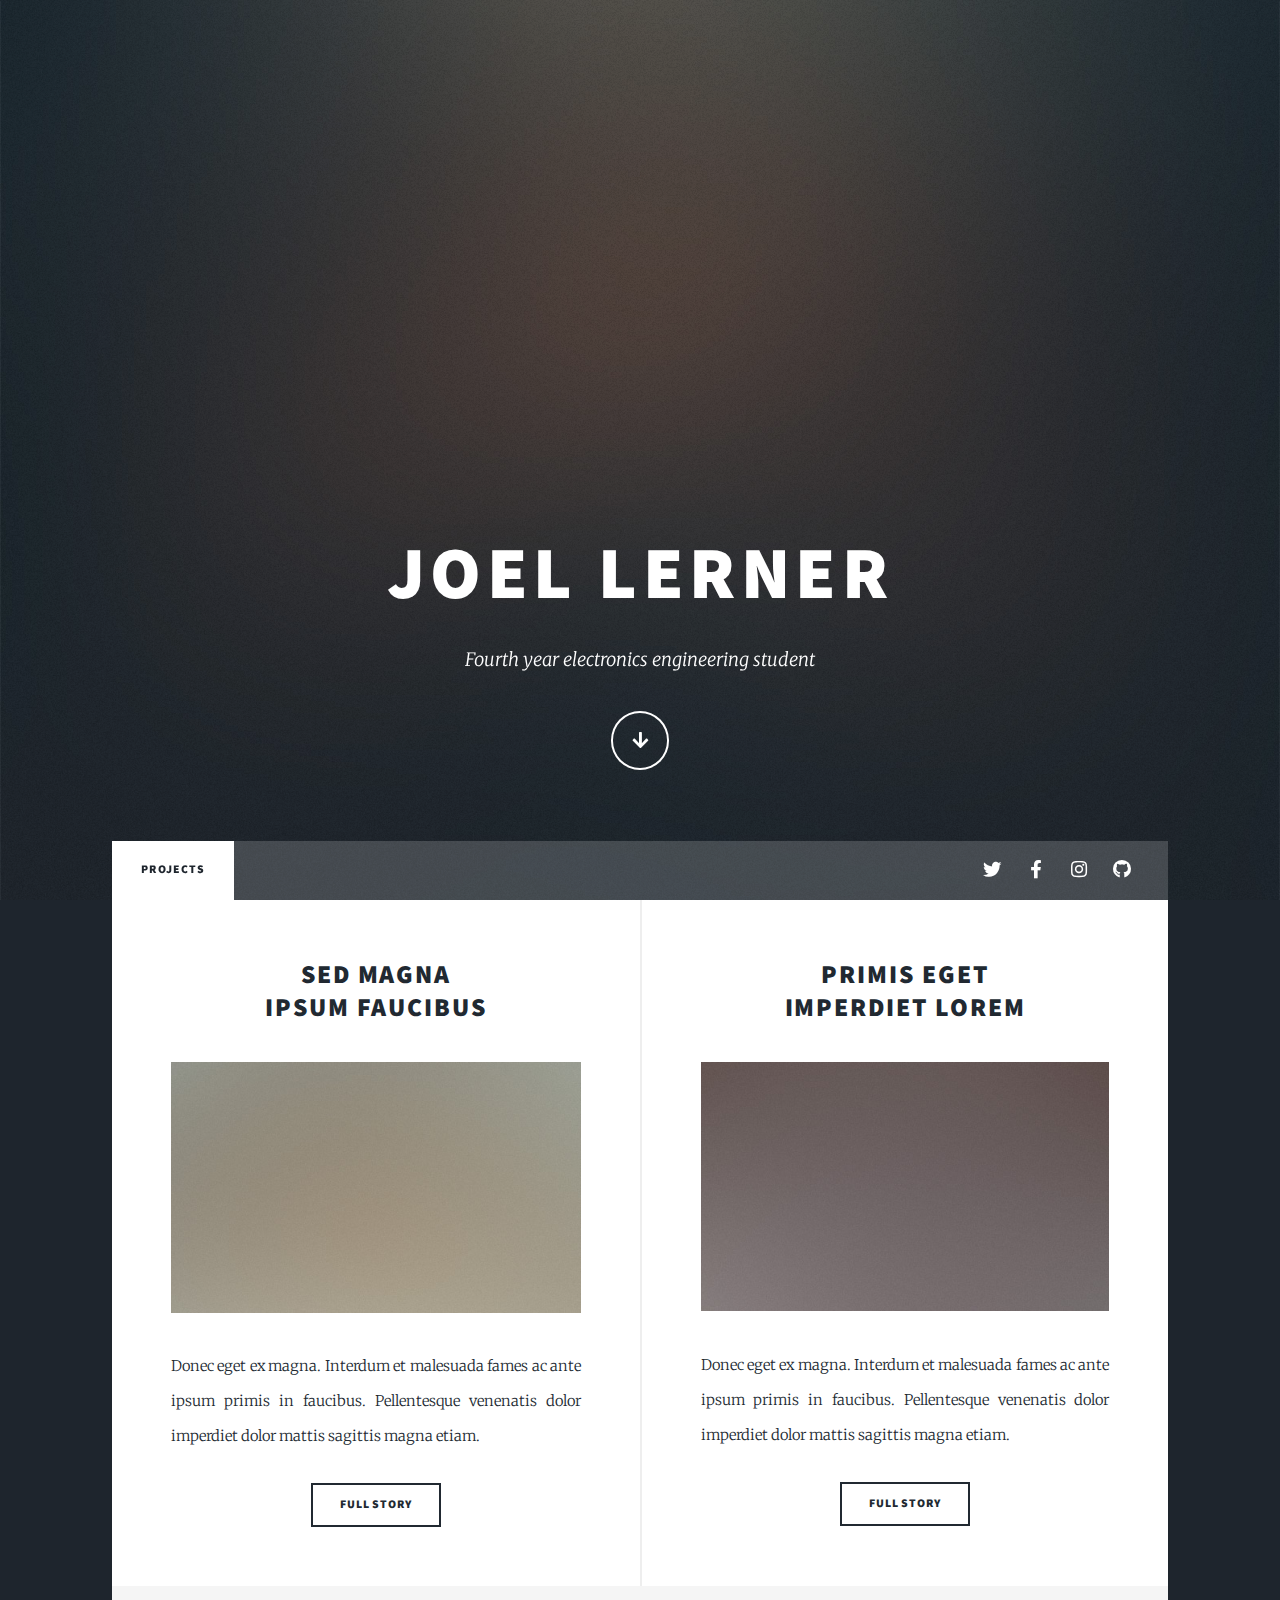
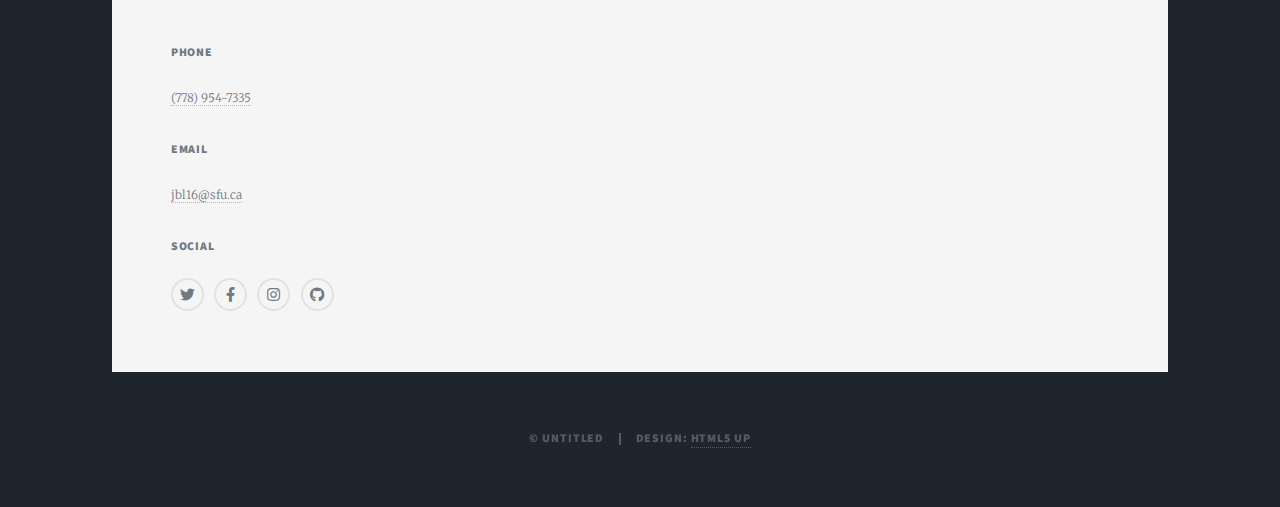
==== index.html @ 8a9c792e "Add files via upload" ====
<!DOCTYPE HTML>
<!--
	Massively by HTML5 UP
	html5up.net | @ajlkn
	Free for personal and commercial use under the CCA 3.0 license (html5up.net/license)
-->
<html>
	<head>
		<title>Massively by HTML5 UP</title>
		<meta charset="utf-8" />
		<meta name="viewport" content="width=device-width, initial-scale=1, user-scalable=no" />
		<link rel="stylesheet" href="assets/css/main.css" />
		<noscript><link rel="stylesheet" href="assets/css/noscript.css" /></noscript>
	</head>
	<body class="is-preload">

		<!-- Wrapper -->
			<div id="wrapper" class="fade-in">

				<!-- Intro -->
					<div id="intro">
						<h1>Joel Lerner</h1>
						<p>Fourth year electronics engineering student</p>
						<ul class="actions">
							<li><a href="#header" class="button icon solid solo fa-arrow-down scrolly">Continue</a></li>
						</ul>
					</div>

				<!-- Header -->
					<header id="header">
						<a href="index.html" class="logo">Massively</a>
					</header>

				<!-- Nav -->
					<nav id="nav">
						<ul class="links">
							<li class="active"><a href="index.html">Projects</a></li>

						</ul>
						<ul class="icons">
							<li><a href="#" class="icon brands fa-twitter"><span class="label">Twitter</span></a></li>
							<li><a href="#" class="icon brands fa-facebook-f"><span class="label">Facebook</span></a></li>
							<li><a href="#" class="icon brands fa-instagram"><span class="label">Instagram</span></a></li>
							<li><a href="#" class="icon brands fa-github"><span class="label">GitHub</span></a></li>
						</ul>
					</nav>

				<!-- Main -->
					<div id="main">

						

						<!-- Posts -->
							<section class="posts">
								<article>
									<header>
									
										<h2><a href="#">Sed magna<br />
										ipsum faucibus</a></h2>
									</header>
									<a href="#" class="image fit"><img src="images/pic02.jpg" alt="" /></a>
									<p>Donec eget ex magna. Interdum et malesuada fames ac ante ipsum primis in faucibus. Pellentesque venenatis dolor imperdiet dolor mattis sagittis magna etiam.</p>
									<ul class="actions special">
										<li><a href="#" class="button">Full Story</a></li>
									</ul>
								</article>
								<article>
									<header>
									
										<h2><a href="#">Primis eget<br />
										imperdiet lorem</a></h2>
									</header>
									<a href="#" class="image fit"><img src="images/pic03.jpg" alt="" /></a>
									<p>Donec eget ex magna. Interdum et malesuada fames ac ante ipsum primis in faucibus. Pellentesque venenatis dolor imperdiet dolor mattis sagittis magna etiam.</p>
									<ul class="actions special">
										<li><a href="#" class="button">Full Story</a></li>
									</ul>
								</article>
								
							</section>

						

					</div>

				<!-- Footer -->
					<footer id="footer">
						<section>
							
						<section class="split contact">
							
							<section>
								<h3>Phone</h3>
								<p><a href="#">(778) 954-7335</a></p>
							</section>
							<section>
								<h3>Email</h3>
								<p><a href="#">jbl16@sfu.ca</a></p>
							</section>
							<section>
								<h3>Social</h3>
								<ul class="icons alt">
									<li><a href="#" class="icon brands alt fa-twitter"><span class="label">Twitter</span></a></li>
									<li><a href="#" class="icon brands alt fa-facebook-f"><span class="label">Facebook</span></a></li>
									<li><a href="#" class="icon brands alt fa-instagram"><span class="label">Instagram</span></a></li>
									<li><a href="#" class="icon brands alt fa-github"><span class="label">GitHub</span></a></li>
								</ul>
							</section>
						</section>
					</footer>

				<!-- Copyright -->
					<div id="copyright">
						<ul><li>&copy; Untitled</li><li>Design: <a href="https://html5up.net">HTML5 UP</a></li></ul>
					</div>

			</div>

		<!-- Scripts -->
			<script src="assets/js/jquery.min.js"></script>
			<script src="assets/js/jquery.scrollex.min.js"></script>
			<script src="assets/js/jquery.scrolly.min.js"></script>
			<script src="assets/js/browser.min.js"></script>
			<script src="assets/js/breakpoints.min.js"></script>
			<script src="assets/js/util.js"></script>
			<script src="assets/js/main.js"></script>

	</body>
</html>
---- assets/css/main.css ----
@import url(fontawesome-all.min.css);
@import url("https://fonts.googleapis.com/css?family=Merriweather:300,700,300italic,700italic|Source+Sans+Pro:900");

/*
	Massively by HTML5 UP
	html5up.net | @ajlkn
	Free for personal and commercial use under the CCA 3.0 license (html5up.net/license)
*/

html, body, div, span, applet, object,
iframe, h1, h2, h3, h4, h5, h6, p, blockquote,
pre, a, abbr, acronym, address, big, cite,
code, del, dfn, em, img, ins, kbd, q, s, samp,
small, strike, strong, sub, sup, tt, var, b,
u, i, center, dl, dt, dd, ol, ul, li, fieldset,
form, label, legend, table, caption, tbody,
tfoot, thead, tr, th, td, article, aside,
canvas, details, embed, figure, figcaption,
footer, header, hgroup, menu, nav, output, ruby,
section, summary, time, mark, audio, video {
	margin: 0;
	padding: 0;
	border: 0;
	font-size: 100%;
	font: inherit;
	vertical-align: baseline;}

article, aside, details, figcaption, figure,
footer, header, hgroup, menu, nav, section {
	display: block;}

body {
	line-height: 1;
}

ol, ul {
	list-style: none;
}

blockquote, q {
	quotes: none;
}

	blockquote:before, blockquote:after, q:before, q:after {
		content: '';
		content: none;
	}

table {
	border-collapse: collapse;
	border-spacing: 0;
}

body {
	-webkit-text-size-adjust: none;
}

mark {
	background-color: transparent;
	color: inherit;
}

input::-moz-focus-inner {
	border: 0;
	padding: 0;
}

input, select, textarea {
	-moz-appearance: none;
	-webkit-appearance: none;
	-ms-appearance: none;
	appearance: none;
}

/* Basic */

	@-ms-viewport {
		width: device-width;
	}

	body {
		-ms-overflow-style: scrollbar;
	}

	@media screen and (max-width: 480px) {

		html, body {
			min-width: 320px;
		}

	}

	html {
		box-sizing: border-box;
	}

	*, *:before, *:after {
		box-sizing: inherit;
	}

	body {
		background-color: #1e252d;
	}

		body.is-preload *, body.is-preload *:before, body.is-preload *:after {
			-moz-animation: none !important;
			-webkit-animation: none !important;
			-ms-animation: none !important;
			animation: none !important;
			-moz-transition: none !important;
			-webkit-transition: none !important;
			-ms-transition: none !important;
			transition: none !important;
		}

/* Type */

	html {
		font-size: 16pt;
	}

		@media screen and (max-width: 1680px) {

			html {
				font-size: 12pt;
			}

		}

		@media screen and (max-width: 1280px) {

			html {
				font-size: 11pt;
			}

		}

		@media screen and (max-width: 360px) {

			html {
				font-size: 10pt;
			}

		}

	body {
		color: #212931;
	}

	body, input, select, textarea {
		font-family: "Merriweather", Georgia, serif;
		font-weight: 300;
		font-size: 1rem;
		line-height: 2.375;
	}

	a {
		-moz-transition: color 0.2s ease-in-out, background-color 0.2s ease-in-out, border-color 0.2s ease-in-out, box-shadow 0.2s ease-in-out;
		-webkit-transition: color 0.2s ease-in-out, background-color 0.2s ease-in-out, border-color 0.2s ease-in-out, box-shadow 0.2s ease-in-out;
		-ms-transition: color 0.2s ease-in-out, background-color 0.2s ease-in-out, border-color 0.2s ease-in-out, box-shadow 0.2s ease-in-out;
		transition: color 0.2s ease-in-out, background-color 0.2s ease-in-out, border-color 0.2s ease-in-out, box-shadow 0.2s ease-in-out;
		border-bottom: dotted 1px;
		text-decoration: none;
	}

		a:hover {
			border-bottom-color: transparent;
		}

	strong, b {
		font-weight: 600;
	}

	em, i {
		font-style: italic;
	}

	p {
		text-align: justify;
		margin: 0 0 2rem 0;
	}

	h1, h2, h3, h4, h5, h6 {
		font-family: "Source Sans Pro", Helvetica, sans-serif;
		font-weight: 900;
		line-height: 1.5;
		letter-spacing: 0.075em;
		text-transform: uppercase;
		margin: 0 0 1rem 0;
	}

		h1 a, h2 a, h3 a, h4 a, h5 a, h6 a {
			border-bottom: 0;
			color: inherit;
			text-decoration: none;
		}

	h1 {
		font-size: 4rem;
		line-height: 1.1;
		margin: 0 0 2rem 0;
	}

	h2 {
		font-size: 1.75rem;
		line-height: 1.3;
		margin: 0 0 1.5rem 0;
	}

	h3 {
		font-size: 1.25rem;
		margin: 0 0 1.5rem 0;
	}

	h4 {
		font-size: 1rem;
	}

	h5 {
		font-size: 0.9rem;
	}

	h6 {
		font-size: 0.8rem;
	}

	sub {
		font-size: 0.8rem;
		position: relative;
		top: 0.5rem;
	}

	sup {
		font-size: 0.8rem;
		position: relative;
		top: -0.5rem;
	}

	blockquote {
		border-left: solid 4px;
		font-style: italic;
		margin: 0 0 2rem 0;
		padding: 0.5rem 0 0.5rem 2rem;
	}

	code {
		border: solid 2px;
		font-family: "Courier New", monospace;
		font-size: 0.9rem;
		margin: 0 0.25rem;
		padding: 0.25rem 0.65rem;
	}

	pre {
		-webkit-overflow-scrolling: touch;
		font-family: "Courier New", monospace;
		font-size: 0.9rem;
		margin: 0 0 2rem 0;
	}

		pre code {
			display: block;
			line-height: 1.75;
			padding: 1rem 1.5rem;
			overflow-x: auto;
		}

	hr {
		border: 0;
		border-bottom: solid 2px;
		margin: 3rem 0;
	}

		hr.major {
			margin: 5rem 0;
		}

	.align-left {
		text-align: left;
	}

	.align-center {
		text-align: center;
	}

	.align-right {
		text-align: right;
	}

	input, select, textarea {
		color: #212931;
	}

	a {
		color: #212931;
		border-bottom-color: rgba(33, 41, 49, 0.5);
	}

		a:hover {
			border-bottom-color: transparent;
			color: #18bfef !important;
		}

	strong, b {
		color: #212931;
	}

	h1, h2, h3, h4, h5, h6 {
		color: #212931;
	}

	blockquote {
		border-left-color: #eeeeee;
	}

	code {
		background: rgba(220, 220, 220, 0.25);
		border-color: #eeeeee;
	}

	hr {
		border-bottom-color: #eeeeee;
	}

/* Row */

	.row {
		display: flex;
		flex-wrap: wrap;
		box-sizing: border-box;
		align-items: stretch;
	}

		.row > * {
			box-sizing: border-box;
		}

		.row.gtr-uniform > * > :last-child {
			margin-bottom: 0;
		}

		.row.aln-left {
			justify-content: flex-start;
		}

		.row.aln-center {
			justify-content: center;
		}

		.row.aln-right {
			justify-content: flex-end;
		}

		.row.aln-top {
			align-items: flex-start;
		}

		.row.aln-middle {
			align-items: center;
		}

		.row.aln-bottom {
			align-items: flex-end;
		}

		.row > .imp {
			order: -1;
		}

		.row > .col-1 {
			width: 8.33333%;
		}

		.row > .off-1 {
			margin-left: 8.33333%;
		}

		.row > .col-2 {
			width: 16.66667%;
		}

		.row > .off-2 {
			margin-left: 16.66667%;
		}

		.row > .col-3 {
			width: 25%;
		}

		.row > .off-3 {
			margin-left: 25%;
		}

		.row > .col-4 {
			width: 33.33333%;
		}

		.row > .off-4 {
			margin-left: 33.33333%;
		}

		.row > .col-5 {
			width: 41.66667%;
		}

		.row > .off-5 {
			margin-left: 41.66667%;
		}

		.row > .col-6 {
			width: 50%;
		}

		.row > .off-6 {
			margin-left: 50%;
		}

		.row > .col-7 {
			width: 58.33333%;
		}

		.row > .off-7 {
			margin-left: 58.33333%;
		}

		.row > .col-8 {
			width: 66.66667%;
		}

		.row > .off-8 {
			margin-left: 66.66667%;
		}

		.row > .col-9 {
			width: 75%;
		}

		.row > .off-9 {
			margin-left: 75%;
		}

		.row > .col-10 {
			width: 83.33333%;
		}

		.row > .off-10 {
			margin-left: 83.33333%;
		}

		.row > .col-11 {
			width: 91.66667%;
		}

		.row > .off-11 {
			margin-left: 91.66667%;
		}

		.row > .col-12 {
			width: 100%;
		}

		.row > .off-12 {
			margin-left: 100%;
		}

		.row.gtr-0 {
			margin-top: 0;
			margin-left: 0rem;
		}

			.row.gtr-0 > * {
				padding: 0 0 0 0rem;
			}

			.row.gtr-0.gtr-uniform {
				margin-top: 0rem;
			}

				.row.gtr-0.gtr-uniform > * {
					padding-top: 0rem;
				}

		.row.gtr-25 {
			margin-top: 0;
			margin-left: -0.375rem;
		}

			.row.gtr-25 > * {
				padding: 0 0 0 0.375rem;
			}

			.row.gtr-25.gtr-uniform {
				margin-top: -0.375rem;
			}

				.row.gtr-25.gtr-uniform > * {
					padding-top: 0.375rem;
				}

		.row.gtr-50 {
			margin-top: 0;
			margin-left: -0.75rem;
		}

			.row.gtr-50 > * {
				padding: 0 0 0 0.75rem;
			}

			.row.gtr-50.gtr-uniform {
				margin-top: -0.75rem;
			}

				.row.gtr-50.gtr-uniform > * {
					padding-top: 0.75rem;
				}

		.row {
			margin-top: 0;
			margin-left: -1.5rem;
		}

			.row > * {
				padding: 0 0 0 1.5rem;
			}

			.row.gtr-uniform {
				margin-top: -1.5rem;
			}

				.row.gtr-uniform > * {
					padding-top: 1.5rem;
				}

		.row.gtr-150 {
			margin-top: 0;
			margin-left: -2.25rem;
		}

			.row.gtr-150 > * {
				padding: 0 0 0 2.25rem;
			}

			.row.gtr-150.gtr-uniform {
				margin-top: -2.25rem;
			}

				.row.gtr-150.gtr-uniform > * {
					padding-top: 2.25rem;
				}

		.row.gtr-200 {
			margin-top: 0;
			margin-left: -3rem;
		}

			.row.gtr-200 > * {
				padding: 0 0 0 3rem;
			}

			.row.gtr-200.gtr-uniform {
				margin-top: -3rem;
			}

				.row.gtr-200.gtr-uniform > * {
					padding-top: 3rem;
				}

		@media screen and (max-width: 1680px) {

			.row {
				display: flex;
				flex-wrap: wrap;
				box-sizing: border-box;
				align-items: stretch;
			}

				.row > * {
					box-sizing: border-box;
				}

				.row.gtr-uniform > * > :last-child {
					margin-bottom: 0;
				}

				.row.aln-left {
					justify-content: flex-start;
				}

				.row.aln-center {
					justify-content: center;
				}

				.row.aln-right {
					justify-content: flex-end;
				}

				.row.aln-top {
					align-items: flex-start;
				}

				.row.aln-middle {
					align-items: center;
				}

				.row.aln-bottom {
					align-items: flex-end;
				}

				.row > .imp-xlarge {
					order: -1;
				}

				.row > .col-1-xlarge {
					width: 8.33333%;
				}

				.row > .off-1-xlarge {
					margin-left: 8.33333%;
				}

				.row > .col-2-xlarge {
					width: 16.66667%;
				}

				.row > .off-2-xlarge {
					margin-left: 16.66667%;
				}

				.row > .col-3-xlarge {
					width: 25%;
				}

				.row > .off-3-xlarge {
					margin-left: 25%;
				}

				.row > .col-4-xlarge {
					width: 33.33333%;
				}

				.row > .off-4-xlarge {
					margin-left: 33.33333%;
				}

				.row > .col-5-xlarge {
					width: 41.66667%;
				}

				.row > .off-5-xlarge {
					margin-left: 41.66667%;
				}

				.row > .col-6-xlarge {
					width: 50%;
				}

				.row > .off-6-xlarge {
					margin-left: 50%;
				}

				.row > .col-7-xlarge {
					width: 58.33333%;
				}

				.row > .off-7-xlarge {
					margin-left: 58.33333%;
				}

				.row > .col-8-xlarge {
					width: 66.66667%;
				}

				.row > .off-8-xlarge {
					margin-left: 66.66667%;
				}

				.row > .col-9-xlarge {
					width: 75%;
				}

				.row > .off-9-xlarge {
					margin-left: 75%;
				}

				.row > .col-10-xlarge {
					width: 83.33333%;
				}

				.row > .off-10-xlarge {
					margin-left: 83.33333%;
				}

				.row > .col-11-xlarge {
					width: 91.66667%;
				}

				.row > .off-11-xlarge {
					margin-left: 91.66667%;
				}

				.row > .col-12-xlarge {
					width: 100%;
				}

				.row > .off-12-xlarge {
					margin-left: 100%;
				}

				.row.gtr-0 {
					margin-top: 0;
					margin-left: 0rem;
				}

					.row.gtr-0 > * {
						padding: 0 0 0 0rem;
					}

					.row.gtr-0.gtr-uniform {
						margin-top: 0rem;
					}

						.row.gtr-0.gtr-uniform > * {
							padding-top: 0rem;
						}

				.row.gtr-25 {
					margin-top: 0;
					margin-left: -0.375rem;
				}

					.row.gtr-25 > * {
						padding: 0 0 0 0.375rem;
					}

					.row.gtr-25.gtr-uniform {
						margin-top: -0.375rem;
					}

						.row.gtr-25.gtr-uniform > * {
							padding-top: 0.375rem;
						}

				.row.gtr-50 {
					margin-top: 0;
					margin-left: -0.75rem;
				}

					.row.gtr-50 > * {
						padding: 0 0 0 0.75rem;
					}

					.row.gtr-50.gtr-uniform {
						margin-top: -0.75rem;
					}

						.row.gtr-50.gtr-uniform > * {
							padding-top: 0.75rem;
						}

				.row {
					margin-top: 0;
					margin-left: -1.5rem;
				}

					.row > * {
						padding: 0 0 0 1.5rem;
					}

					.row.gtr-uniform {
						margin-top: -1.5rem;
					}

						.row.gtr-uniform > * {
							padding-top: 1.5rem;
						}

				.row.gtr-150 {
					margin-top: 0;
					margin-left: -2.25rem;
				}

					.row.gtr-150 > * {
						padding: 0 0 0 2.25rem;
					}

					.row.gtr-150.gtr-uniform {
						margin-top: -2.25rem;
					}

						.row.gtr-150.gtr-uniform > * {
							padding-top: 2.25rem;
						}

				.row.gtr-200 {
					margin-top: 0;
					margin-left: -3rem;
				}

					.row.gtr-200 > * {
						padding: 0 0 0 3rem;
					}

					.row.gtr-200.gtr-uniform {
						margin-top: -3rem;
					}

						.row.gtr-200.gtr-uniform > * {
							padding-top: 3rem;
						}

		}

		@media screen and (max-width: 1280px) {

			.row {
				display: flex;
				flex-wrap: wrap;
				box-sizing: border-box;
				align-items: stretch;
			}

				.row > * {
					box-sizing: border-box;
				}

				.row.gtr-uniform > * > :last-child {
					margin-bottom: 0;
				}

				.row.aln-left {
					justify-content: flex-start;
				}

				.row.aln-center {
					justify-content: center;
				}

				.row.aln-right {
					justify-content: flex-end;
				}

				.row.aln-top {
					align-items: flex-start;
				}

				.row.aln-middle {
					align-items: center;
				}

				.row.aln-bottom {
					align-items: flex-end;
				}

				.row > .imp-large {
					order: -1;
				}

				.row > .col-1-large {
					width: 8.33333%;
				}

				.row > .off-1-large {
					margin-left: 8.33333%;
				}

				.row > .col-2-large {
					width: 16.66667%;
				}

				.row > .off-2-large {
					margin-left: 16.66667%;
				}

				.row > .col-3-large {
					width: 25%;
				}

				.row > .off-3-large {
					margin-left: 25%;
				}

				.row > .col-4-large {
					width: 33.33333%;
				}

				.row > .off-4-large {
					margin-left: 33.33333%;
				}

				.row > .col-5-large {
					width: 41.66667%;
				}

				.row > .off-5-large {
					margin-left: 41.66667%;
				}

				.row > .col-6-large {
					width: 50%;
				}

				.row > .off-6-large {
					margin-left: 50%;
				}

				.row > .col-7-large {
					width: 58.33333%;
				}

				.row > .off-7-large {
					margin-left: 58.33333%;
				}

				.row > .col-8-large {
					width: 66.66667%;
				}

				.row > .off-8-large {
					margin-left: 66.66667%;
				}

				.row > .col-9-large {
					width: 75%;
				}

				.row > .off-9-large {
					margin-left: 75%;
				}

				.row > .col-10-large {
					width: 83.33333%;
				}

				.row > .off-10-large {
					margin-left: 83.33333%;
				}

				.row > .col-11-large {
					width: 91.66667%;
				}

				.row > .off-11-large {
					margin-left: 91.66667%;
				}

				.row > .col-12-large {
					width: 100%;
				}

				.row > .off-12-large {
					margin-left: 100%;
				}

				.row.gtr-0 {
					margin-top: 0;
					margin-left: 0rem;
				}

					.row.gtr-0 > * {
						padding: 0 0 0 0rem;
					}

					.row.gtr-0.gtr-uniform {
						margin-top: 0rem;
					}

						.row.gtr-0.gtr-uniform > * {
							padding-top: 0rem;
						}

				.row.gtr-25 {
					margin-top: 0;
					margin-left: -0.375rem;
				}

					.row.gtr-25 > * {
						padding: 0 0 0 0.375rem;
					}

					.row.gtr-25.gtr-uniform {
						margin-top: -0.375rem;
					}

						.row.gtr-25.gtr-uniform > * {
							padding-top: 0.375rem;
						}

				.row.gtr-50 {
					margin-top: 0;
					margin-left: -0.75rem;
				}

					.row.gtr-50 > * {
						padding: 0 0 0 0.75rem;
					}

					.row.gtr-50.gtr-uniform {
						margin-top: -0.75rem;
					}

						.row.gtr-50.gtr-uniform > * {
							padding-top: 0.75rem;
						}

				.row {
					margin-top: 0;
					margin-left: -1.5rem;
				}

					.row > * {
						padding: 0 0 0 1.5rem;
					}

					.row.gtr-uniform {
						margin-top: -1.5rem;
					}

						.row.gtr-uniform > * {
							padding-top: 1.5rem;
						}

				.row.gtr-150 {
					margin-top: 0;
					margin-left: -2.25rem;
				}

					.row.gtr-150 > * {
						padding: 0 0 0 2.25rem;
					}

					.row.gtr-150.gtr-uniform {
						margin-top: -2.25rem;
					}

						.row.gtr-150.gtr-uniform > * {
							padding-top: 2.25rem;
						}

				.row.gtr-200 {
					margin-top: 0;
					margin-left: -3rem;
				}

					.row.gtr-200 > * {
						padding: 0 0 0 3rem;
					}

					.row.gtr-200.gtr-uniform {
						margin-top: -3rem;
					}

						.row.gtr-200.gtr-uniform > * {
							padding-top: 3rem;
						}

		}

		@media screen and (max-width: 980px) {

			.row {
				display: flex;
				flex-wrap: wrap;
				box-sizing: border-box;
				align-items: stretch;
			}

				.row > * {
					box-sizing: border-box;
				}

				.row.gtr-uniform > * > :last-child {
					margin-bottom: 0;
				}

				.row.aln-left {
					justify-content: flex-start;
				}

				.row.aln-center {
					justify-content: center;
				}

				.row.aln-right {
					justify-content: flex-end;
				}

				.row.aln-top {
					align-items: flex-start;
				}

				.row.aln-middle {
					align-items: center;
				}

				.row.aln-bottom {
					align-items: flex-end;
				}

				.row > .imp-medium {
					order: -1;
				}

				.row > .col-1-medium {
					width: 8.33333%;
				}

				.row > .off-1-medium {
					margin-left: 8.33333%;
				}

				.row > .col-2-medium {
					width: 16.66667%;
				}

				.row > .off-2-medium {
					margin-left: 16.66667%;
				}

				.row > .col-3-medium {
					width: 25%;
				}

				.row > .off-3-medium {
					margin-left: 25%;
				}

				.row > .col-4-medium {
					width: 33.33333%;
				}

				.row > .off-4-medium {
					margin-left: 33.33333%;
				}

				.row > .col-5-medium {
					width: 41.66667%;
				}

				.row > .off-5-medium {
					margin-left: 41.66667%;
				}

				.row > .col-6-medium {
					width: 50%;
				}

				.row > .off-6-medium {
					margin-left: 50%;
				}

				.row > .col-7-medium {
					width: 58.33333%;
				}

				.row > .off-7-medium {
					margin-left: 58.33333%;
				}

				.row > .col-8-medium {
					width: 66.66667%;
				}

				.row > .off-8-medium {
					margin-left: 66.66667%;
				}

				.row > .col-9-medium {
					width: 75%;
				}

				.row > .off-9-medium {
					margin-left: 75%;
				}

				.row > .col-10-medium {
					width: 83.33333%;
				}

				.row > .off-10-medium {
					margin-left: 83.33333%;
				}

				.row > .col-11-medium {
					width: 91.66667%;
				}

				.row > .off-11-medium {
					margin-left: 91.66667%;
				}

				.row > .col-12-medium {
					width: 100%;
				}

				.row > .off-12-medium {
					margin-left: 100%;
				}

				.row.gtr-0 {
					margin-top: 0;
					margin-left: 0rem;
				}

					.row.gtr-0 > * {
						padding: 0 0 0 0rem;
					}

					.row.gtr-0.gtr-uniform {
						margin-top: 0rem;
					}

						.row.gtr-0.gtr-uniform > * {
							padding-top: 0rem;
						}

				.row.gtr-25 {
					margin-top: 0;
					margin-left: -0.375rem;
				}

					.row.gtr-25 > * {
						padding: 0 0 0 0.375rem;
					}

					.row.gtr-25.gtr-uniform {
						margin-top: -0.375rem;
					}

						.row.gtr-25.gtr-uniform > * {
							padding-top: 0.375rem;
						}

				.row.gtr-50 {
					margin-top: 0;
					margin-left: -0.75rem;
				}

					.row.gtr-50 > * {
						padding: 0 0 0 0.75rem;
					}

					.row.gtr-50.gtr-uniform {
						margin-top: -0.75rem;
					}

						.row.gtr-50.gtr-uniform > * {
							padding-top: 0.75rem;
						}

				.row {
					margin-top: 0;
					margin-left: -1.5rem;
				}

					.row > * {
						padding: 0 0 0 1.5rem;
					}

					.row.gtr-uniform {
						margin-top: -1.5rem;
					}

						.row.gtr-uniform > * {
							padding-top: 1.5rem;
						}

				.row.gtr-150 {
					margin-top: 0;
					margin-left: -2.25rem;
				}

					.row.gtr-150 > * {
						padding: 0 0 0 2.25rem;
					}

					.row.gtr-150.gtr-uniform {
						margin-top: -2.25rem;
					}

						.row.gtr-150.gtr-uniform > * {
							padding-top: 2.25rem;
						}

				.row.gtr-200 {
					margin-top: 0;
					margin-left: -3rem;
				}

					.row.gtr-200 > * {
						padding: 0 0 0 3rem;
					}

					.row.gtr-200.gtr-uniform {
						margin-top: -3rem;
					}

						.row.gtr-200.gtr-uniform > * {
							padding-top: 3rem;
						}

		}

		@media screen and (max-width: 736px) {

			.row {
				display: flex;
				flex-wrap: wrap;
				box-sizing: border-box;
				align-items: stretch;
			}

				.row > * {
					box-sizing: border-box;
				}

				.row.gtr-uniform > * > :last-child {
					margin-bottom: 0;
				}

				.row.aln-left {
					justify-content: flex-start;
				}

				.row.aln-center {
					justify-content: center;
				}

				.row.aln-right {
					justify-content: flex-end;
				}

				.row.aln-top {
					align-items: flex-start;
				}

				.row.aln-middle {
					align-items: center;
				}

				.row.aln-bottom {
					align-items: flex-end;
				}

				.row > .imp-small {
					order: -1;
				}

				.row > .col-1-small {
					width: 8.33333%;
				}

				.row > .off-1-small {
					margin-left: 8.33333%;
				}

				.row > .col-2-small {
					width: 16.66667%;
				}

				.row > .off-2-small {
					margin-left: 16.66667%;
				}

				.row > .col-3-small {
					width: 25%;
				}

				.row > .off-3-small {
					margin-left: 25%;
				}

				.row > .col-4-small {
					width: 33.33333%;
				}

				.row > .off-4-small {
					margin-left: 33.33333%;
				}

				.row > .col-5-small {
					width: 41.66667%;
				}

				.row > .off-5-small {
					margin-left: 41.66667%;
				}

				.row > .col-6-small {
					width: 50%;
				}

				.row > .off-6-small {
					margin-left: 50%;
				}

				.row > .col-7-small {
					width: 58.33333%;
				}

				.row > .off-7-small {
					margin-left: 58.33333%;
				}

				.row > .col-8-small {
					width: 66.66667%;
				}

				.row > .off-8-small {
					margin-left: 66.66667%;
				}

				.row > .col-9-small {
					width: 75%;
				}

				.row > .off-9-small {
					margin-left: 75%;
				}

				.row > .col-10-small {
					width: 83.33333%;
				}

				.row > .off-10-small {
					margin-left: 83.33333%;
				}

				.row > .col-11-small {
					width: 91.66667%;
				}

				.row > .off-11-small {
					margin-left: 91.66667%;
				}

				.row > .col-12-small {
					width: 100%;
				}

				.row > .off-12-small {
					margin-left: 100%;
				}

				.row.gtr-0 {
					margin-top: 0;
					margin-left: 0rem;
				}

					.row.gtr-0 > * {
						padding: 0 0 0 0rem;
					}

					.row.gtr-0.gtr-uniform {
						margin-top: 0rem;
					}

						.row.gtr-0.gtr-uniform > * {
							padding-top: 0rem;
						}

				.row.gtr-25 {
					margin-top: 0;
					margin-left: -0.375rem;
				}

					.row.gtr-25 > * {
						padding: 0 0 0 0.375rem;
					}

					.row.gtr-25.gtr-uniform {
						margin-top: -0.375rem;
					}

						.row.gtr-25.gtr-uniform > * {
							padding-top: 0.375rem;
						}

				.row.gtr-50 {
					margin-top: 0;
					margin-left: -0.75rem;
				}

					.row.gtr-50 > * {
						padding: 0 0 0 0.75rem;
					}

					.row.gtr-50.gtr-uniform {
						margin-top: -0.75rem;
					}

						.row.gtr-50.gtr-uniform > * {
							padding-top: 0.75rem;
						}

				.row {
					margin-top: 0;
					margin-left: -1.5rem;
				}

					.row > * {
						padding: 0 0 0 1.5rem;
					}

					.row.gtr-uniform {
						margin-top: -1.5rem;
					}

						.row.gtr-uniform > * {
							padding-top: 1.5rem;
						}

				.row.gtr-150 {
					margin-top: 0;
					margin-left: -2.25rem;
				}

					.row.gtr-150 > * {
						padding: 0 0 0 2.25rem;
					}

					.row.gtr-150.gtr-uniform {
						margin-top: -2.25rem;
					}

						.row.gtr-150.gtr-uniform > * {
							padding-top: 2.25rem;
						}

				.row.gtr-200 {
					margin-top: 0;
					margin-left: -3rem;
				}

					.row.gtr-200 > * {
						padding: 0 0 0 3rem;
					}

					.row.gtr-200.gtr-uniform {
						margin-top: -3rem;
					}

						.row.gtr-200.gtr-uniform > * {
							padding-top: 3rem;
						}

		}

		@media screen and (max-width: 480px) {

			.row {
				display: flex;
				flex-wrap: wrap;
				box-sizing: border-box;
				align-items: stretch;
			}

				.row > * {
					box-sizing: border-box;
				}

				.row.gtr-uniform > * > :last-child {
					margin-bottom: 0;
				}

				.row.aln-left {
					justify-content: flex-start;
				}

				.row.aln-center {
					justify-content: center;
				}

				.row.aln-right {
					justify-content: flex-end;
				}

				.row.aln-top {
					align-items: flex-start;
				}

				.row.aln-middle {
					align-items: center;
				}

				.row.aln-bottom {
					align-items: flex-end;
				}

				.row > .imp-xsmall {
					order: -1;
				}

				.row > .col-1-xsmall {
					width: 8.33333%;
				}

				.row > .off-1-xsmall {
					margin-left: 8.33333%;
				}

				.row > .col-2-xsmall {
					width: 16.66667%;
				}

				.row > .off-2-xsmall {
					margin-left: 16.66667%;
				}

				.row > .col-3-xsmall {
					width: 25%;
				}

				.row > .off-3-xsmall {
					margin-left: 25%;
				}

				.row > .col-4-xsmall {
					width: 33.33333%;
				}

				.row > .off-4-xsmall {
					margin-left: 33.33333%;
				}

				.row > .col-5-xsmall {
					width: 41.66667%;
				}

				.row > .off-5-xsmall {
					margin-left: 41.66667%;
				}

				.row > .col-6-xsmall {
					width: 50%;
				}

				.row > .off-6-xsmall {
					margin-left: 50%;
				}

				.row > .col-7-xsmall {
					width: 58.33333%;
				}

				.row > .off-7-xsmall {
					margin-left: 58.33333%;
				}

				.row > .col-8-xsmall {
					width: 66.66667%;
				}

				.row > .off-8-xsmall {
					margin-left: 66.66667%;
				}

				.row > .col-9-xsmall {
					width: 75%;
				}

				.row > .off-9-xsmall {
					margin-left: 75%;
				}

				.row > .col-10-xsmall {
					width: 83.33333%;
				}

				.row > .off-10-xsmall {
					margin-left: 83.33333%;
				}

				.row > .col-11-xsmall {
					width: 91.66667%;
				}

				.row > .off-11-xsmall {
					margin-left: 91.66667%;
				}

				.row > .col-12-xsmall {
					width: 100%;
				}

				.row > .off-12-xsmall {
					margin-left: 100%;
				}

				.row.gtr-0 {
					margin-top: 0;
					margin-left: 0rem;
				}

					.row.gtr-0 > * {
						padding: 0 0 0 0rem;
					}

					.row.gtr-0.gtr-uniform {
						margin-top: 0rem;
					}

						.row.gtr-0.gtr-uniform > * {
							padding-top: 0rem;
						}

				.row.gtr-25 {
					margin-top: 0;
					margin-left: -0.375rem;
				}

					.row.gtr-25 > * {
						padding: 0 0 0 0.375rem;
					}

					.row.gtr-25.gtr-uniform {
						margin-top: -0.375rem;
					}

						.row.gtr-25.gtr-uniform > * {
							padding-top: 0.375rem;
						}

				.row.gtr-50 {
					margin-top: 0;
					margin-left: -0.75rem;
				}

					.row.gtr-50 > * {
						padding: 0 0 0 0.75rem;
					}

					.row.gtr-50.gtr-uniform {
						margin-top: -0.75rem;
					}

						.row.gtr-50.gtr-uniform > * {
							padding-top: 0.75rem;
						}

				.row {
					margin-top: 0;
					margin-left: -1.5rem;
				}

					.row > * {
						padding: 0 0 0 1.5rem;
					}

					.row.gtr-uniform {
						margin-top: -1.5rem;
					}

						.row.gtr-uniform > * {
							padding-top: 1.5rem;
						}

				.row.gtr-150 {
					margin-top: 0;
					margin-left: -2.25rem;
				}

					.row.gtr-150 > * {
						padding: 0 0 0 2.25rem;
					}

					.row.gtr-150.gtr-uniform {
						margin-top: -2.25rem;
					}

						.row.gtr-150.gtr-uniform > * {
							padding-top: 2.25rem;
						}

				.row.gtr-200 {
					margin-top: 0;
					margin-left: -3rem;
				}

					.row.gtr-200 > * {
						padding: 0 0 0 3rem;
					}

					.row.gtr-200.gtr-uniform {
						margin-top: -3rem;
					}

						.row.gtr-200.gtr-uniform > * {
							padding-top: 3rem;
						}

		}

		@media screen and (max-width: 360px) {

			.row {
				display: flex;
				flex-wrap: wrap;
				box-sizing: border-box;
				align-items: stretch;
			}

				.row > * {
					box-sizing: border-box;
				}

				.row.gtr-uniform > * > :last-child {
					margin-bottom: 0;
				}

				.row.aln-left {
					justify-content: flex-start;
				}

				.row.aln-center {
					justify-content: center;
				}

				.row.aln-right {
					justify-content: flex-end;
				}

				.row.aln-top {
					align-items: flex-start;
				}

				.row.aln-middle {
					align-items: center;
				}

				.row.aln-bottom {
					align-items: flex-end;
				}

				.row > .imp-xxsmall {
					order: -1;
				}

				.row > .col-1-xxsmall {
					width: 8.33333%;
				}

				.row > .off-1-xxsmall {
					margin-left: 8.33333%;
				}

				.row > .col-2-xxsmall {
					width: 16.66667%;
				}

				.row > .off-2-xxsmall {
					margin-left: 16.66667%;
				}

				.row > .col-3-xxsmall {
					width: 25%;
				}

				.row > .off-3-xxsmall {
					margin-left: 25%;
				}

				.row > .col-4-xxsmall {
					width: 33.33333%;
				}

				.row > .off-4-xxsmall {
					margin-left: 33.33333%;
				}

				.row > .col-5-xxsmall {
					width: 41.66667%;
				}

				.row > .off-5-xxsmall {
					margin-left: 41.66667%;
				}

				.row > .col-6-xxsmall {
					width: 50%;
				}

				.row > .off-6-xxsmall {
					margin-left: 50%;
				}

				.row > .col-7-xxsmall {
					width: 58.33333%;
				}

				.row > .off-7-xxsmall {
					margin-left: 58.33333%;
				}

				.row > .col-8-xxsmall {
					width: 66.66667%;
				}

				.row > .off-8-xxsmall {
					margin-left: 66.66667%;
				}

				.row > .col-9-xxsmall {
					width: 75%;
				}

				.row > .off-9-xxsmall {
					margin-left: 75%;
				}

				.row > .col-10-xxsmall {
					width: 83.33333%;
				}

				.row > .off-10-xxsmall {
					margin-left: 83.33333%;
				}

				.row > .col-11-xxsmall {
					width: 91.66667%;
				}

				.row > .off-11-xxsmall {
					margin-left: 91.66667%;
				}

				.row > .col-12-xxsmall {
					width: 100%;
				}

				.row > .off-12-xxsmall {
					margin-left: 100%;
				}

				.row.gtr-0 {
					margin-top: 0;
					margin-left: 0rem;
				}

					.row.gtr-0 > * {
						padding: 0 0 0 0rem;
					}

					.row.gtr-0.gtr-uniform {
						margin-top: 0rem;
					}

						.row.gtr-0.gtr-uniform > * {
							padding-top: 0rem;
						}

				.row.gtr-25 {
					margin-top: 0;
					margin-left: -0.375rem;
				}

					.row.gtr-25 > * {
						padding: 0 0 0 0.375rem;
					}

					.row.gtr-25.gtr-uniform {
						margin-top: -0.375rem;
					}

						.row.gtr-25.gtr-uniform > * {
							padding-top: 0.375rem;
						}

				.row.gtr-50 {
					margin-top: 0;
					margin-left: -0.75rem;
				}

					.row.gtr-50 > * {
						padding: 0 0 0 0.75rem;
					}

					.row.gtr-50.gtr-uniform {
						margin-top: -0.75rem;
					}

						.row.gtr-50.gtr-uniform > * {
							padding-top: 0.75rem;
						}

				.row {
					margin-top: 0;
					margin-left: -1.5rem;
				}

					.row > * {
						padding: 0 0 0 1.5rem;
					}

					.row.gtr-uniform {
						margin-top: -1.5rem;
					}

						.row.gtr-uniform > * {
							padding-top: 1.5rem;
						}

				.row.gtr-150 {
					margin-top: 0;
					margin-left: -2.25rem;
				}

					.row.gtr-150 > * {
						padding: 0 0 0 2.25rem;
					}

					.row.gtr-150.gtr-uniform {
						margin-top: -2.25rem;
					}

						.row.gtr-150.gtr-uniform > * {
							padding-top: 2.25rem;
						}

				.row.gtr-200 {
					margin-top: 0;
					margin-left: -3rem;
				}

					.row.gtr-200 > * {
						padding: 0 0 0 3rem;
					}

					.row.gtr-200.gtr-uniform {
						margin-top: -3rem;
					}

						.row.gtr-200.gtr-uniform > * {
							padding-top: 3rem;
						}

		}

/* Box */

	.box {
		border: solid 2px;
		margin-bottom: 2rem;
		padding: 1.5rem;
	}

		.box > :last-child,
		.box > :last-child > :last-child,
		.box > :last-child > :last-child > :last-child {
			margin-bottom: 0;
		}

		.box.alt {
			border: 0;
			border-radius: 0;
			padding: 0;
		}

	.box {
		border-color: #eeeeee;
	}

/* Button */

	input[type="submit"],
	input[type="reset"],
	input[type="button"],
	button,
	.button {
		-moz-appearance: none;
		-webkit-appearance: none;
		-ms-appearance: none;
		appearance: none;
		-moz-transition: background-color 0.2s ease-in-out, box-shadow 0.2s ease-in-out, color 0.2s ease-in-out;
		-webkit-transition: background-color 0.2s ease-in-out, box-shadow 0.2s ease-in-out, color 0.2s ease-in-out;
		-ms-transition: background-color 0.2s ease-in-out, box-shadow 0.2s ease-in-out, color 0.2s ease-in-out;
		transition: background-color 0.2s ease-in-out, box-shadow 0.2s ease-in-out, color 0.2s ease-in-out;
		border: 0;
		border-radius: 0;
		cursor: pointer;
		display: inline-block;
		font-family: "Source Sans Pro", Helvetica, sans-serif;
		font-size: 0.8rem;
		font-weight: 900;
		letter-spacing: 0.075em;
		height: 3rem;
		line-height: 3rem;
		padding: 0 2rem;
		text-align: center;
		text-decoration: none;
		text-transform: uppercase;
		white-space: nowrap;
	}

		input[type="submit"].icon:before,
		input[type="reset"].icon:before,
		input[type="button"].icon:before,
		button.icon:before,
		.button.icon:before {
			margin-right: 0.5rem;
		}

		input[type="submit"].icon.solo,
		input[type="reset"].icon.solo,
		input[type="button"].icon.solo,
		button.icon.solo,
		.button.icon.solo {
			position: relative;
			width: 4rem;
			height: 4rem;
			line-height: 4rem;
			border-radius: 4rem;
			text-indent: 4rem;
			overflow: hidden;
			padding: 0;
			white-space: nowrap;
		}

			input[type="submit"].icon.solo:before,
			input[type="reset"].icon.solo:before,
			input[type="button"].icon.solo:before,
			button.icon.solo:before,
			.button.icon.solo:before {
				position: absolute;
				display: block;
				top: 0;
				left: 0;
				width: inherit;
				height: inherit;
				line-height: inherit;
				font-size: 1.25rem;
				margin-right: 0;
				text-align: center;
				text-indent: 0;
			}

		input[type="submit"].fit,
		input[type="reset"].fit,
		input[type="button"].fit,
		button.fit,
		.button.fit {
			width: 100%;
		}

		input[type="submit"].small,
		input[type="reset"].small,
		input[type="button"].small,
		button.small,
		.button.small {
			font-size: 0.7rem;
			height: 2.5rem;
			line-height: 2.5rem;
			padding: 0 1.5rem;
		}

		input[type="submit"].large,
		input[type="reset"].large,
		input[type="button"].large,
		button.large,
		.button.large {
			font-size: 0.9rem;
			height: 3.5rem;
			line-height: 3.5rem;
			padding: 0 2.75rem;
		}

		@media screen and (max-width: 980px) {

			input[type="submit"],
			input[type="reset"],
			input[type="button"],
			button,
			.button {
				font-size: 0.9rem;
				height: 3.25rem;
				line-height: 3.25rem;
			}

				input[type="submit"].large,
				input[type="reset"].large,
				input[type="button"].large,
				button.large,
				.button.large {
					font-size: 1rem;
					height: 3.75rem;
					line-height: 3.75rem;
				}

		}

		input[type="submit"].disabled, input[type="submit"]:disabled,
		input[type="reset"].disabled,
		input[type="reset"]:disabled,
		input[type="button"].disabled,
		input[type="button"]:disabled,
		button.disabled,
		button:disabled,
		.button.disabled,
		.button:disabled {
			pointer-events: none;
			opacity: 0.25;
		}

	input[type="submit"],
	input[type="reset"],
	input[type="button"],
	button,
	.button {
		background-color: transparent;
		box-shadow: inset 0 0 0 2px #212931;
		color: #212931 !important;
	}

		input[type="submit"]:hover,
		input[type="reset"]:hover,
		input[type="button"]:hover,
		button:hover,
		.button:hover {
			box-shadow: inset 0 0 0 2px #18bfef;
			color: #18bfef !important;
		}

		input[type="submit"].primary,
		input[type="reset"].primary,
		input[type="button"].primary,
		button.primary,
		.button.primary {
			background-color: #212931;
			box-shadow: none;
			color: #ffffff !important;
		}

			input[type="submit"].primary:hover,
			input[type="reset"].primary:hover,
			input[type="button"].primary:hover,
			button.primary:hover,
			.button.primary:hover {
				background-color: #18bfef;
			}

/* Form */

	form {
		margin: 0 0 2rem 0;
	}

		form > :last-child {
			margin-bottom: 0;
		}

		form > .fields {
			display: -moz-flex;
			display: -webkit-flex;
			display: -ms-flex;
			display: flex;
			-moz-flex-wrap: wrap;
			-webkit-flex-wrap: wrap;
			-ms-flex-wrap: wrap;
			flex-wrap: wrap;
			width: calc(100% + 3rem);
			margin: -1.5rem 0 2rem -1.5rem;
		}

			form > .fields > .field {
				-moz-flex-grow: 0;
				-webkit-flex-grow: 0;
				-ms-flex-grow: 0;
				flex-grow: 0;
				-moz-flex-shrink: 0;
				-webkit-flex-shrink: 0;
				-ms-flex-shrink: 0;
				flex-shrink: 0;
				padding: 1.5rem 0 0 1.5rem;
				width: calc(100% - 1.5rem);
			}

				form > .fields > .field.half {
					width: calc(50% - 0.75rem);
				}

				form > .fields > .field.third {
					width: calc(100%/3 - 0.5rem);
				}

				form > .fields > .field.quarter {
					width: calc(25% - 0.375rem);
				}

		@media screen and (max-width: 480px) {

			form > .fields {
				width: calc(100% + 3rem);
				margin: -1.5rem 0 2rem -1.5rem;
			}

				form > .fields > .field {
					padding: 1.5rem 0 0 1.5rem;
					width: calc(100% - 1.5rem);
				}

					form > .fields > .field.half {
						width: calc(100% - 1.5rem);
					}

					form > .fields > .field.third {
						width: calc(100% - 1.5rem);
					}

					form > .fields > .field.quarter {
						width: calc(100% - 1.5rem);
					}

		}

	label {
		display: block;
		font-family: "Source Sans Pro", Helvetica, sans-serif;
		font-weight: 900;
		line-height: 1.5;
		letter-spacing: 0.075em;
		font-size: 0.8rem;
		text-transform: uppercase;
		margin: 0 0 0.75rem 0;
	}

		@media screen and (max-width: 980px) {

			label {
				font-size: 0.9rem;
			}

		}

	input[type="text"],
	input[type="password"],
	input[type="email"],
	select,
	textarea {
		-moz-appearance: none;
		-webkit-appearance: none;
		-ms-appearance: none;
		appearance: none;
		background: transparent;
		border-radius: 0;
		border: solid 2px;
		color: inherit;
		display: block;
		outline: 0;
		padding: 0 1rem;
		text-decoration: none;
		width: 100%;
	}

		input[type="text"]:invalid,
		input[type="password"]:invalid,
		input[type="email"]:invalid,
		select:invalid,
		textarea:invalid {
			box-shadow: none;
		}

	select {
		background-size: 1.25rem;
		background-repeat: no-repeat;
		background-position: calc(100% - 1rem) center;
		height: 3rem;
		padding-right: 3rem;
		text-overflow: ellipsis;
	}

		select:focus::-ms-value {
			background-color: transparent;
		}

		select::-ms-expand {
			display: none;
		}

	input[type="text"],
	input[type="password"],
	input[type="email"],
	select {
		height: 3rem;
	}

	textarea {
		padding: 0.75rem 1rem;
	}

	input[type="checkbox"],
	input[type="radio"] {
		-moz-appearance: none;
		-webkit-appearance: none;
		-ms-appearance: none;
		appearance: none;
		display: block;
		float: left;
		margin-right: -2rem;
		opacity: 0;
		width: 1rem;
		z-index: -1;
	}

		input[type="checkbox"] + label,
		input[type="radio"] + label {
			text-decoration: none;
			cursor: pointer;
			display: inline-block;
			font-size: 1rem;
			letter-spacing: 0;
			font-family: "Merriweather", Georgia, serif;
			text-transform: none;
			font-weight: 300;
			padding-left: 2.8rem;
			padding-right: 1rem;
			position: relative;
		}

			input[type="checkbox"] + label:before,
			input[type="radio"] + label:before {
				-moz-osx-font-smoothing: grayscale;
				-webkit-font-smoothing: antialiased;
				display: inline-block;
				font-style: normal;
				font-variant: normal;
				text-rendering: auto;
				line-height: 1;
				text-transform: none !important;
				font-family: 'Font Awesome 5 Free';
				font-weight: 900;
			}

			input[type="checkbox"] + label:before,
			input[type="radio"] + label:before {
				border-radius: 0;
				border: solid 2px;
				content: '';
				display: inline-block;
				font-size: 0.8rem;
				height: 1.8rem;
				left: 0;
				line-height: 1.65rem;
				position: absolute;
				text-align: center;
				top: -0.125rem;
				width: 1.8rem;
			}

		input[type="checkbox"]:checked + label:before,
		input[type="radio"]:checked + label:before {
			content: '\f00c';
		}

	input[type="checkbox"] + label:before {
		border-radius: 0;
	}

	input[type="radio"] + label:before {
		border-radius: 100%;
	}

	::-webkit-input-placeholder {
		opacity: 1.0;
	}

	:-moz-placeholder {
		opacity: 1.0;
	}

	::-moz-placeholder {
		opacity: 1.0;
	}

	:-ms-input-placeholder {
		opacity: 1.0;
	}

	label {
		color: #212931;
	}

	input[type="text"],
	input[type="password"],
	input[type="email"],
	select,
	textarea {
		border-color: #eeeeee;
	}

		input[type="text"]:focus,
		input[type="password"]:focus,
		input[type="email"]:focus,
		select:focus,
		textarea:focus {
			border-color: #18bfef;
		}

	select {
		background-image: url("data:image/svg+xml;charset=utf8,%3Csvg xmlns='http://www.w3.org/2000/svg' width='40' height='40' preserveAspectRatio='none' viewBox='0 0 40 40'%3E%3Cpath d='M9.4,12.3l10.4,10.4l10.4-10.4c0.2-0.2,0.5-0.4,0.9-0.4c0.3,0,0.6,0.1,0.9,0.4l3.3,3.3c0.2,0.2,0.4,0.5,0.4,0.9 c0,0.4-0.1,0.6-0.4,0.9L20.7,31.9c-0.2,0.2-0.5,0.4-0.9,0.4c-0.3,0-0.6-0.1-0.9-0.4L4.3,17.3c-0.2-0.2-0.4-0.5-0.4-0.9 c0-0.4,0.1-0.6,0.4-0.9l3.3-3.3c0.2-0.2,0.5-0.4,0.9-0.4S9.1,12.1,9.4,12.3z' fill='%23eeeeee' /%3E%3C/svg%3E");
	}

		select option {
			background-color: #ffffff;
			color: #212931;
		}

	.select-wrapper:before {
		color: #eeeeee;
	}

	input[type="checkbox"] + label,
	input[type="radio"] + label {
		color: #212931;
	}

		input[type="checkbox"] + label:before,
		input[type="radio"] + label:before {
			border-color: #eeeeee;
		}

	input[type="checkbox"]:checked + label:before,
	input[type="radio"]:checked + label:before {
		background-color: #212931;
		border-color: #212931;
		color: #ffffff;
	}

	input[type="checkbox"]:focus + label:before,
	input[type="radio"]:focus + label:before {
		border-color: #18bfef;
	}

	::-webkit-input-placeholder {
		color: #909498 !important;
	}

	:-moz-placeholder {
		color: #909498 !important;
	}

	::-moz-placeholder {
		color: #909498 !important;
	}

	:-ms-input-placeholder {
		color: #909498 !important;
	}

	.formerize-placeholder {
		color: #909498 !important;
	}

/* Icon */

	.icon {
		text-decoration: none;
		border-bottom: none;
		position: relative;
	}

		.icon:before {
			-moz-osx-font-smoothing: grayscale;
			-webkit-font-smoothing: antialiased;
			display: inline-block;
			font-style: normal;
			font-variant: normal;
			text-rendering: auto;
			line-height: 1;
			text-transform: none !important;
			font-family: 'Font Awesome 5 Free';
			font-weight: 400;
		}

		.icon > .label {
			display: none;
		}

		.icon:before {
			line-height: inherit;
		}

		.icon.solid:before {
			font-weight: 900;
		}

		.icon.brands:before {
			font-family: 'Font Awesome 5 Brands';
		}

/* Image */

	.image {
		border: 0;
		display: inline-block;
		position: relative;
	}

		.image img {
			display: block;
		}

		.image.left, .image.right {
			max-width: 40%;
		}

			.image.left img, .image.right img {
				width: 100%;
			}

		.image.left {
			float: left;
			margin: 0 2rem 2rem 0;
			top: 0.75rem;
		}

		.image.right {
			float: right;
			margin: 0 0 2rem 2rem;
			top: 0.75rem;
		}

		.image.fit {
			display: block;
			margin: 2.5rem 0;
			width: 100%;
		}

			.image.fit:first-child {
				margin-top: 0;
			}

			.image.fit img {
				width: 100%;
			}

		.image.main {
			display: block;
			margin: 4rem 0;
			width: 100%;
		}

			.image.main:first-child {
				margin-top: 0;
			}

			.image.main img {
				width: 100%;
			}

		@media screen and (max-width: 736px) {

			.image.fit {
				margin: 2rem 0;
			}

			.image.main {
				margin: 2rem 0;
			}

		}

	a.image {
		overflow: hidden;
	}

		a.image img {
			-moz-transition: -moz-transform 0.2s ease-out;
			-webkit-transition: -webkit-transform 0.2s ease-out;
			-ms-transition: -ms-transform 0.2s ease-out;
			transition: transform 0.2s ease-out;
		}

		a.image:hover img {
			-moz-transform: scale(1.05);
			-webkit-transform: scale(1.05);
			-ms-transform: scale(1.05);
			transform: scale(1.05);
		}

/* Actions */

	ul.actions {
		display: -moz-flex;
		display: -webkit-flex;
		display: -ms-flex;
		display: flex;
		cursor: default;
		list-style: none;
		margin-left: -1rem;
		padding-left: 0;
	}

		ul.actions li {
			padding: 0 0 0 1rem;
			vertical-align: middle;
		}

		ul.actions.special {
			-moz-justify-content: center;
			-webkit-justify-content: center;
			-ms-justify-content: center;
			justify-content: center;
			width: 100%;
			margin-left: 0;
		}

			ul.actions.special li:first-child {
				padding-left: 0;
			}

		ul.actions.stacked {
			-moz-flex-direction: column;
			-webkit-flex-direction: column;
			-ms-flex-direction: column;
			flex-direction: column;
			margin-left: 0;
		}

			ul.actions.stacked li {
				padding: 1.3rem 0 0 0;
			}

				ul.actions.stacked li:first-child {
					padding-top: 0;
				}

		ul.actions.fit {
			width: calc(100% + 1rem);
		}

			ul.actions.fit li {
				-moz-flex-grow: 1;
				-webkit-flex-grow: 1;
				-ms-flex-grow: 1;
				flex-grow: 1;
				-moz-flex-shrink: 1;
				-webkit-flex-shrink: 1;
				-ms-flex-shrink: 1;
				flex-shrink: 1;
				width: 100%;
			}

				ul.actions.fit li > * {
					width: 100%;
				}

			ul.actions.fit.stacked {
				width: 100%;
			}

		@media screen and (max-width: 480px) {

			ul.actions:not(.fixed) {
				-moz-flex-direction: column;
				-webkit-flex-direction: column;
				-ms-flex-direction: column;
				flex-direction: column;
				margin-left: 0;
				width: 100% !important;
			}

				ul.actions:not(.fixed) li {
					-moz-flex-grow: 1;
					-webkit-flex-grow: 1;
					-ms-flex-grow: 1;
					flex-grow: 1;
					-moz-flex-shrink: 1;
					-webkit-flex-shrink: 1;
					-ms-flex-shrink: 1;
					flex-shrink: 1;
					padding: 1rem 0 0 0;
					text-align: center;
					width: 100%;
				}

					ul.actions:not(.fixed) li > * {
						width: 100%;
					}

					ul.actions:not(.fixed) li:first-child {
						padding-top: 0;
					}

					ul.actions:not(.fixed) li input[type="submit"],
					ul.actions:not(.fixed) li input[type="reset"],
					ul.actions:not(.fixed) li input[type="button"],
					ul.actions:not(.fixed) li button,
					ul.actions:not(.fixed) li .button {
						width: 100%;
					}

						ul.actions:not(.fixed) li input[type="submit"].icon:before,
						ul.actions:not(.fixed) li input[type="reset"].icon:before,
						ul.actions:not(.fixed) li input[type="button"].icon:before,
						ul.actions:not(.fixed) li button.icon:before,
						ul.actions:not(.fixed) li .button.icon:before {
							margin-left: -0.5rem;
						}

		}

/* Icons */

	ul.icons {
		cursor: default;
		list-style: none;
		padding-left: 0;
	}

		ul.icons li {
			display: inline-block;
			padding: 0 0.5rem 0 0;
			vertical-align: middle;
		}

			ul.icons li:last-child {
				padding-right: 0;
			}

			ul.icons li .icon:before {
				width: 2.25rem;
				height: 2.25rem;
				line-height: 2.25rem;
				display: inline-block;
				text-align: center;
				border-radius: 100%;
				font-size: 1.25rem;
			}

		ul.icons.alt li .icon:before {
			-moz-transition: color 0.2s ease-in-out, background-color 0.2s ease-in-out, border-color 0.2s ease-in-out, box-shadow 0.2s ease-in-out;
			-webkit-transition: color 0.2s ease-in-out, background-color 0.2s ease-in-out, border-color 0.2s ease-in-out, box-shadow 0.2s ease-in-out;
			-ms-transition: color 0.2s ease-in-out, background-color 0.2s ease-in-out, border-color 0.2s ease-in-out, box-shadow 0.2s ease-in-out;
			transition: color 0.2s ease-in-out, background-color 0.2s ease-in-out, border-color 0.2s ease-in-out, box-shadow 0.2s ease-in-out;
			font-size: 1rem;
		}

/* List */

	ol {
		list-style: decimal;
		margin: 0 0 2rem 0;
		padding-left: 1.25rem;
	}

		ol li {
			padding-left: 0.25rem;
		}

	ul {
		list-style: disc;
		margin: 0 0 2rem 0;
		padding-left: 1rem;
	}

		ul li {
			padding-left: 0.5rem;
		}

		ul.divided {
			list-style: none;
			padding-left: 0;
		}

			ul.divided li {
				border-top: solid 1px;
				padding: 0.5rem 0;
			}

				ul.divided li:first-child {
					border-top: 0;
					padding-top: 0;
				}

	dl {
		margin: 0 0 2rem 0;
	}

		dl dt {
			display: block;
			font-weight: 600;
			margin: 0 0 1rem 0;
		}

		dl dd {
			margin-left: 2rem;
		}

	ul.divided li {
		border-top-color: #eeeeee;
	}

	ul.icons li a.icon:hover:before {
		color: #18bfef;
	}

	ul.icons.alt li .icon:before {
		box-shadow: inset 0 0 0 2px #eeeeee;
	}

	ul.icons.alt li a.icon:hover:before {
		box-shadow: inset 0 0 0 2px #18bfef;
	}

/* Section/Article */

	section.special, article.special {
		text-align: center;
	}

	header {
		cursor: default;
	}

		header > .date {
			display: block;
			font-size: 0.8rem;
			height: 1;
			margin: 0 0 1rem 0;
			position: relative;
		}

		header > p {
			font-style: italic;
		}

		header > h1 + p {
			font-size: 1.1rem;
			margin-top: -0.5rem;
			line-height: 2;
		}

		header > h2 + p {
			font-size: 1rem;
			margin-top: -0.75rem;
		}

		header > h3 + p {
			font-size: 0.9rem;
			margin-top: -0.75rem;
		}

		header > h4 + p {
			font-size: 0.8rem;
			margin-top: -0.75rem;
		}

		header.major {
			margin: 0 0 4rem 0;
			text-align: center;
		}

			header.major > :last-child {
				margin-bottom: 0;
			}

			header.major > p {
				margin-top: 0;
				text-align: center;
			}

			header.major > .date {
				font-size: 1rem;
				margin: 0 0 4rem 0;
			}

				header.major > .date:before, header.major > .date:after {
					content: '';
					display: block;
					position: absolute;
					top: 50%;
					width: calc(50% - 6rem);
					border-top: solid 2px;
				}

				header.major > .date:before {
					left: 0;
				}

				header.major > .date:after {
					right: 0;
				}

		@media screen and (max-width: 980px) {

			header br {
				display: none;
			}

		}

		@media screen and (max-width: 736px) {

			header.major {
				margin: 0 0 2rem 0;
			}

		}

	header.major .date:before, header.major .date:after {
		border-top-color: #eeeeee;
	}

/* Table */

	.table-wrapper {
		-webkit-overflow-scrolling: touch;
		overflow-x: auto;
	}

	table {
		margin: 0 0 2rem 0;
		width: 100%;
	}

		table tbody tr {
			border: solid 1px;
			border-left: 0;
			border-right: 0;
		}

		table td {
			padding: 0.75rem 0.75rem;
		}

		table th {
			font-family: "Source Sans Pro", Helvetica, sans-serif;
			font-size: 0.8rem;
			font-weight: 900;
			letter-spacing: 0.075em;
			line-height: 1.5;
			padding: 0 0.75rem 0.75rem 0.75rem;
			text-align: left;
			text-transform: uppercase;
		}

			@media screen and (max-width: 980px) {

				table th {
					font-size: 0.9rem;
				}

			}

		table thead {
			border-bottom: solid 2px;
		}

		table tfoot {
			border-top: solid 2px;
		}

		table.alt {
			border-collapse: separate;
		}

			table.alt tbody tr td {
				border: solid 1px;
				border-left-width: 0;
				border-top-width: 0;
			}

				table.alt tbody tr td:first-child {
					border-left-width: 1px;
				}

			table.alt tbody tr:first-child td {
				border-top-width: 1px;
			}

			table.alt thead {
				border-bottom: 0;
			}

			table.alt tfoot {
				border-top: 0;
			}

	table tbody tr {
		border-color: #eeeeee;
	}

		table tbody tr:nth-child(2n + 1) {
			background-color: rgba(220, 220, 220, 0.25);
		}

	table th {
		color: #212931;
	}

	table thead {
		border-bottom-color: #eeeeee;
	}

	table tfoot {
		border-top-color: #eeeeee;
	}

	table.alt tbody tr td {
		border-color: #eeeeee;
	}

/* Pagination */

	.pagination {
		display: -moz-inline-flex;
		display: -webkit-inline-flex;
		display: -ms-inline-flex;
		display: inline-flex;
		-moz-user-select: none;
		-webkit-user-select: none;
		-ms-user-select: none;
		user-select: none;
		cursor: default;
		list-style: none;
		margin: 0 0 2rem 2px;
		padding: 0;
	}

		.pagination a, .pagination span {
			-moz-transition: background-color 0.2s ease-in-out, border-color 0.2s ease-in-out, box-shadow 0.2s ease-in-out, color 0.2s ease-in-out;
			-webkit-transition: background-color 0.2s ease-in-out, border-color 0.2s ease-in-out, box-shadow 0.2s ease-in-out, color 0.2s ease-in-out;
			-ms-transition: background-color 0.2s ease-in-out, border-color 0.2s ease-in-out, box-shadow 0.2s ease-in-out, color 0.2s ease-in-out;
			transition: background-color 0.2s ease-in-out, border-color 0.2s ease-in-out, box-shadow 0.2s ease-in-out, color 0.2s ease-in-out;
			border: solid 2px;
			display: inline-block;
			font-family: "Source Sans Pro", Helvetica, sans-serif;
			font-size: 0.8rem;
			font-weight: 900;
			height: 3rem;
			letter-spacing: 0.075em;
			line-height: calc(3rem - 4px);
			margin-left: -2px;
			min-width: 3rem;
			position: relative;
			text-align: center;
			text-decoration: none;
			text-transform: uppercase;
		}

		.pagination .next, .pagination .previous {
			text-decoration: none;
			padding: 0 1.75rem;
		}

			.pagination .next:before, .pagination .previous:before {
				-moz-osx-font-smoothing: grayscale;
				-webkit-font-smoothing: antialiased;
				display: inline-block;
				font-style: normal;
				font-variant: normal;
				text-rendering: auto;
				line-height: 1;
				text-transform: none !important;
				font-family: 'Font Awesome 5 Free';
				font-weight: 900;
			}

			.pagination .next:before, .pagination .previous:before {
				display: inline-block;
				color: inherit !important;
				line-height: inherit;
			}

		.pagination .previous:before {
			content: '\f104';
			margin-right: 0.9375em;
		}

		.pagination .next:before {
			content: '\f105';
			float: right;
			margin-left: 0.9375em;
		}

		@media screen and (max-width: 980px) {

			.pagination a, .pagination span {
				font-size: 0.9rem;
			}

		}

		@media screen and (max-width: 480px) {

			.pagination .page, .pagination .extra {
				display: none;
			}

		}

	.pagination a, .pagination span {
		border-color: #eeeeee;
	}

	.pagination a {
		color: #212931 !important;
	}

		.pagination a:hover {
			color: #18bfef !important;
			border-color: #18bfef;
			z-index: 1;
		}

			.pagination a:hover + a,
			.pagination a:hover + span {
				border-left-color: #18bfef;
			}

		.pagination a.active {
			background-color: #eeeeee;
		}

	.pagination span {
		color: #eeeeee;
	}

/* Wrapper */

	#wrapper {
		-moz-transition: opacity 0.5s ease;
		-webkit-transition: opacity 0.5s ease;
		-ms-transition: opacity 0.5s ease;
		transition: opacity 0.5s ease;
		position: relative;
		z-index: 1;
		overflow: hidden;
	}

		#wrapper > .bg {
			position: absolute;
			top: 0;
			left: 0;
			width: 100%;
			height: 100%;
			background-color: #212931;
			background-image: url("../../images/overlay.png"), linear-gradient(0deg, rgba(0, 0, 0, 0.1), rgba(0, 0, 0, 0.1)), url("../../images/bg.jpg");
			background-size: auto,								auto,														100% auto;
			background-position: center,								center,														top center;
			background-repeat: repeat,								no-repeat,													no-repeat;
			background-attachment: scroll,								scroll,														scroll;
			z-index: -1;
		}

			#wrapper > .bg.fixed {
				position: fixed;
				width: 100vw;
				height: 100vh;
			}

		#wrapper.fade-in:before {
			pointer-events: none;
			-moz-transition: opacity 1s ease-in-out;
			-webkit-transition: opacity 1s ease-in-out;
			-ms-transition: opacity 1s ease-in-out;
			transition: opacity 1s ease-in-out;
			-moz-transition-delay: 0.75s;
			-webkit-transition-delay: 0.75s;
			-ms-transition-delay: 0.75s;
			transition-delay: 0.75s;
			background: #1e252d;
			content: '';
			display: block;
			height: 100%;
			left: 0;
			opacity: 0;
			position: fixed;
			top: 0;
			width: 100%;
		}

		body.is-preload #wrapper.fade-in:before {
			opacity: 1;
		}

		@media screen and (orientation: portrait) {

			#wrapper > .bg {
				background-size: auto,								auto,														auto 175%;
			}

		}

/* Intro */

	#intro {
		color: #ffffff;
		padding: 8rem 4rem 6rem 4rem ;
		-moz-align-items: center;
		-webkit-align-items: center;
		-ms-align-items: center;
		align-items: center;
		display: -moz-flex;
		display: -webkit-flex;
		display: -ms-flex;
		display: flex;
		-moz-flex-direction: column;
		-webkit-flex-direction: column;
		-ms-flex-direction: column;
		flex-direction: column;
		-moz-justify-content: -moz-flex-end;
		-webkit-justify-content: -webkit-flex-end;
		-ms-justify-content: -ms-flex-end;
		justify-content: flex-end;
		-moz-transition: opacity 1s ease, -moz-transform 1s ease;
		-webkit-transition: opacity 1s ease, -webkit-transform 1s ease;
		-ms-transition: opacity 1s ease, -ms-transform 1s ease;
		transition: opacity 1s ease, transform 1s ease;
		position: relative;
		cursor: default;
		text-align: center;
		z-index: 1;
		min-height: 100vh;
	}

		#intro input, #intro select, #intro textarea {
			color: #ffffff;
		}

		#intro a {
			color: #ffffff;
			border-bottom-color: rgba(255, 255, 255, 0.5);
		}

			#intro a:hover {
				border-bottom-color: transparent;
				color: #18bfef !important;
			}

		#intro strong, #intro b {
			color: #ffffff;
		}

		#intro h1, #intro h2, #intro h3, #intro h4, #intro h5, #intro h6 {
			color: #ffffff;
		}

		#intro blockquote {
			border-left-color: #ffffff;
		}

		#intro code {
			background: rgba(255, 255, 255, 0.075);
			border-color: #ffffff;
		}

		#intro hr {
			border-bottom-color: #ffffff;
		}

		#intro input[type="submit"],
		#intro input[type="reset"],
		#intro input[type="button"],
		#intro button,
		#intro .button {
			background-color: transparent;
			box-shadow: inset 0 0 0 2px #ffffff;
			color: #ffffff !important;
		}

			#intro input[type="submit"]:hover,
			#intro input[type="reset"]:hover,
			#intro input[type="button"]:hover,
			#intro button:hover,
			#intro .button:hover {
				box-shadow: inset 0 0 0 2px #18bfef;
				color: #18bfef !important;
			}

			#intro input[type="submit"].primary,
			#intro input[type="reset"].primary,
			#intro input[type="button"].primary,
			#intro button.primary,
			#intro .button.primary {
				background-color: #ffffff;
				box-shadow: none;
				color: #1e252d !important;
			}

				#intro input[type="submit"].primary:hover,
				#intro input[type="reset"].primary:hover,
				#intro input[type="button"].primary:hover,
				#intro button.primary:hover,
				#intro .button.primary:hover {
					background-color: #18bfef;
				}

		#intro h1 {
			font-size: 5rem;
			line-height: 1;
		}

		#intro p {
			font-size: 1.25rem;
			font-style: italic;
			margin-top: -0.25rem;
			text-align: center;
		}

		#intro + #header {
			margin-top: -20rem;
		}

			#intro + #header .logo {
				-moz-transform: translateY(2rem);
				-webkit-transform: translateY(2rem);
				-ms-transform: translateY(2rem);
				transform: translateY(2rem);
				opacity: 0;
				visibility: hidden;
			}

		#intro.hidden {
			pointer-events: none;
			-moz-transform: translateY(2rem);
			-webkit-transform: translateY(2rem);
			-ms-transform: translateY(2rem);
			transform: translateY(2rem);
			-moz-transition: opacity 0.5s ease, -moz-transform 0.5s ease, visibility 0.5s;
			-webkit-transition: opacity 0.5s ease, -webkit-transform 0.5s ease, visibility 0.5s;
			-ms-transition: opacity 0.5s ease, -ms-transform 0.5s ease, visibility 0.5s;
			transition: opacity 0.5s ease, transform 0.5s ease, visibility 0.5s;
			opacity: 0;
			visibility: hidden;
		}

			#intro.hidden + #header .logo {
				-moz-transform: translateY(0);
				-webkit-transform: translateY(0);
				-ms-transform: translateY(0);
				transform: translateY(0);
				opacity: 1;
				visibility: visible;
			}

		body.is-preload #intro {
			-moz-transform: translateY(2rem);
			-webkit-transform: translateY(2rem);
			-ms-transform: translateY(2rem);
			transform: translateY(2rem);
			opacity: 0;
		}

			body.is-preload #intro:not(.hidden) + #header + #nav {
				-moz-transform: translateY(4rem);
				-webkit-transform: translateY(4rem);
				-ms-transform: translateY(4rem);
				transform: translateY(4rem);
				opacity: 0;
			}

		@media screen and (max-width: 980px) {

			#intro {
				padding: 4rem 4rem 2rem 4rem ;
				min-height: 90vh;
			}

				#intro p br {
					display: none;
				}

				#intro + #header {
					margin-top: -14rem;
				}

		}

		@media screen and (max-width: 736px) {

			#intro {
				padding: 3rem 2rem 1rem 2rem ;
				min-height: 80vh;
			}

				#intro h1 {
					font-size: 3.25rem;
					line-height: 1.1;
					margin-bottom: 1rem;
				}

				#intro p {
					font-size: 1rem;
					margin-top: 0rem;
				}

				#intro .actions {
					display: none;
				}

		}

/* Header */

	#header {
		color: #ffffff;
		-moz-align-items: center;
		-webkit-align-items: center;
		-ms-align-items: center;
		align-items: center;
		display: -moz-flex;
		display: -webkit-flex;
		display: -ms-flex;
		display: flex;
		-moz-flex-direction: column;
		-webkit-flex-direction: column;
		-ms-flex-direction: column;
		flex-direction: column;
		-moz-justify-content: -moz-flex-end;
		-webkit-justify-content: -webkit-flex-end;
		-ms-justify-content: -ms-flex-end;
		justify-content: flex-end;
		pointer-events: none;
		-moz-user-select: none;
		-webkit-user-select: none;
		-ms-user-select: none;
		user-select: none;
		height: 20rem;
		padding-bottom: 8rem;
		position: relative;
		text-align: center;
		z-index: 2;
	}

		#header input, #header select, #header textarea {
			color: #ffffff;
		}

		#header a {
			color: #ffffff;
			border-bottom-color: rgba(255, 255, 255, 0.5);
		}

			#header a:hover {
				border-bottom-color: transparent;
				color: #18bfef !important;
			}

		#header strong, #header b {
			color: #ffffff;
		}

		#header h1, #header h2, #header h3, #header h4, #header h5, #header h6 {
			color: #ffffff;
		}

		#header blockquote {
			border-left-color: #ffffff;
		}

		#header code {
			background: rgba(255, 255, 255, 0.075);
			border-color: #ffffff;
		}

		#header hr {
			border-bottom-color: #ffffff;
		}

		#header .logo {
			-moz-transition: border-color 0.2s ease-in-out, color 0.2s ease-in-out, opacity 0.5s ease, -moz-transform 0.5s ease, visibility 0.5s;
			-webkit-transition: border-color 0.2s ease-in-out, color 0.2s ease-in-out, opacity 0.5s ease, -webkit-transform 0.5s ease, visibility 0.5s;
			-ms-transition: border-color 0.2s ease-in-out, color 0.2s ease-in-out, opacity 0.5s ease, -ms-transform 0.5s ease, visibility 0.5s;
			transition: border-color 0.2s ease-in-out, color 0.2s ease-in-out, opacity 0.5s ease, transform 0.5s ease, visibility 0.5s;
			pointer-events: auto;
			border-style: solid;
			border-color: #ffffff;
			border-width: 5px !important;
			font-family: "Source Sans Pro", Helvetica, sans-serif;
			font-size: 2.25rem;
			font-weight: 900;
			letter-spacing: 0.075em;
			line-height: 1;
			padding: 1rem 1.75rem;
			text-transform: uppercase;
			visibility: visible;
		}

			#header .logo:hover {
				border-color: #18bfef !important;
				color: #18bfef !important;
			}

		@media screen and (max-width: 980px) {

			#header {
				height: 14rem;
				padding-bottom: 4rem;
			}

		}

		@media screen and (max-width: 736px) {

			#header {
				padding-bottom: 3rem;
			}

				#header .logo {
					font-size: 1.75rem;
					border-width: 3px !important;
				}

		}

/* Nav */

	#nav {
		color: #ffffff;
		display: -moz-flex;
		display: -webkit-flex;
		display: -ms-flex;
		display: flex;
		-moz-transition: -moz-transform 1s ease, opacity 1s ease;
		-webkit-transition: -webkit-transform 1s ease, opacity 1s ease;
		-ms-transition: -ms-transform 1s ease, opacity 1s ease;
		transition: transform 1s ease, opacity 1s ease;
		background: rgba(255, 255, 255, 0.175);
		height: 4rem;
		line-height: 4rem;
		margin: -4rem auto 0 auto;
		overflow: hidden;
		padding: 0 2rem 0 0;
		position: relative;
		width: calc(100% - 4rem);
		max-width: 72rem;
		z-index: 2;
	}

		#nav ul.divided li {
			border-top-color: #ffffff;
		}

		#nav ul.icons li a.icon:hover:before {
			color: #18bfef;
		}

		#nav ul.icons.alt li .icon:before {
			box-shadow: inset 0 0 0 2px #ffffff;
		}

		#nav ul.icons.alt li a.icon:hover:before {
			box-shadow: inset 0 0 0 2px #18bfef;
		}

		#nav input, #nav select, #nav textarea {
			color: #ffffff;
		}

		#nav a {
			color: #ffffff;
			border-bottom-color: rgba(255, 255, 255, 0.5);
		}

			#nav a:hover {
				border-bottom-color: transparent;
				color: #18bfef !important;
			}

		#nav strong, #nav b {
			color: #ffffff;
		}

		#nav h1, #nav h2, #nav h3, #nav h4, #nav h5, #nav h6 {
			color: #ffffff;
		}

		#nav blockquote {
			border-left-color: #ffffff;
		}

		#nav code {
			background: rgba(255, 255, 255, 0.075);
			border-color: #ffffff;
		}

		#nav hr {
			border-bottom-color: #ffffff;
		}

		#nav ul.links {
			display: -moz-flex;
			display: -webkit-flex;
			display: -ms-flex;
			display: flex;
			-moz-flex-grow: 1;
			-webkit-flex-grow: 1;
			-ms-flex-grow: 1;
			flex-grow: 1;
			-moz-flex-shrink: 1;
			-webkit-flex-shrink: 1;
			-ms-flex-shrink: 1;
			flex-shrink: 1;
			font-family: "Source Sans Pro", Helvetica, sans-serif;
			font-weight: 900;
			letter-spacing: 0.075em;
			list-style: none;
			margin-bottom: 0;
			padding-left: 0;
			text-transform: uppercase;
		}

			#nav ul.links li {
				display: block;
				padding-left: 0;
			}

				#nav ul.links li a {
					-moz-transition: background-color 0.2s ease-in-out, color 0.2s ease-in-out;
					-webkit-transition: background-color 0.2s ease-in-out, color 0.2s ease-in-out;
					-ms-transition: background-color 0.2s ease-in-out, color 0.2s ease-in-out;
					transition: background-color 0.2s ease-in-out, color 0.2s ease-in-out;
					display: block;
					font-size: 0.8rem;
					outline: none;
					padding: 0 2rem;
				}

					#nav ul.links li a:hover {
						color: inherit !important;
						background-color: rgba(255, 255, 255, 0.1);
					}

				#nav ul.links li.active {
					background-color: #ffffff;
				}

					#nav ul.links li.active a {
						color: #1e252d;
					}

						#nav ul.links li.active a:hover {
							color: #18bfef !important;
						}

		#nav ul.icons {
			-moz-flex-grow: 0;
			-webkit-flex-grow: 0;
			-ms-flex-grow: 0;
			flex-grow: 0;
			-moz-flex-shrink: 0;
			-webkit-flex-shrink: 0;
			-ms-flex-shrink: 0;
			flex-shrink: 0;
			margin-bottom: 0;
		}

		@media screen and (max-width: 980px) {

			#nav {
				display: none;
			}

		}

/* Main */

	#main {
		background-color: #ffffff;
		position: relative;
		margin: 0 auto;
		width: calc(100% - 4rem);
		max-width: 72rem;
		z-index: 2;
	}

		#main > * {
			padding: 4rem 4rem 2rem 4rem ;
			border-top: solid 2px #eeeeee;
			margin: 0;
		}

			#main > *:first-child {
				border-top: 0;
			}

		#main > footer {
			text-align: center;
		}

		#main > .post {
			padding: 8rem 8rem 6rem 8rem ;
		}

			#main > .post header.major > .date {
				margin-top: -2rem;
			}

			#main > .post header.major > h1, #main > .post header.major h2 {
				font-size: 4rem;
				line-height: 1.1;
				margin: 0 0 2rem 0;
			}

			#main > .post.featured {
				text-align: center;
			}

			@media screen and (max-width: 1280px) {

				#main > .post {
					padding: 6rem 4rem 4rem 4rem ;
				}

			}

			@media screen and (max-width: 736px) {

				#main > .post {
					padding: 4rem 2rem 2rem 2rem ;
				}

					#main > .post header.major > .date {
						margin-top: -1rem;
						margin-bottom: 2rem;
					}

					#main > .post header.major > h1, #main > .post header.major h2 {
						font-size: 2.5rem;
						line-height: 1.2;
						margin: 0 0 1.5rem 0;
					}

			}

		#main > .posts {
			display: -moz-flex;
			display: -webkit-flex;
			display: -ms-flex;
			display: flex;
			-moz-flex-wrap: wrap;
			-webkit-flex-wrap: wrap;
			-ms-flex-wrap: wrap;
			flex-wrap: wrap;
			-moz-align-items: -moz-stretch;
			-webkit-align-items: -webkit-stretch;
			-ms-align-items: -ms-stretch;
			align-items: stretch;
			text-align: center;
			width: 100%;
			padding: 0;
		}

			#main > .posts > * {
				-moz-flex-shrink: 1;
				-webkit-flex-shrink: 1;
				-ms-flex-shrink: 1;
				flex-shrink: 1;
				-moz-flex-grow: 0;
				-webkit-flex-grow: 0;
				-ms-flex-grow: 0;
				flex-grow: 0;
			}

			#main > .posts > * {
				width: 50%;
			}

			#main > .posts > * {
				padding: 4rem;
				width: 50%;
			}

			#main > .posts > article {
				border-color: #eeeeee;
				border-left-width: 2px;
				border-style: solid;
				border-top-width: 2px;
				text-align: center;
			}

				#main > .posts > article > :last-child {
					margin-bottom: 0;
				}

				#main > .posts > article:nth-child(2n - 1) {
					border-left-width: 0;
				}

				#main > .posts > article:nth-child(-n + 2) {
					border-top-width: 0;
				}

			@media screen and (max-width: 980px) {

				#main > .posts > * {
					width: 50%;
				}

				#main > .posts > * {
					padding: 2.5rem;
					width: 50%;
				}

			}

			@media screen and (max-width: 736px) {

				#main > .posts > * {
					width: 100%;
				}

				#main > .posts > * {
					padding: 2rem;
					width: 100%;
				}

				#main > .posts > article:nth-child(2n - 1) {
					border-left-width: 2px;
				}

				#main > .posts > article:nth-child(-n + 2) {
					border-top-width: 2px;
				}

				#main > .posts > article:nth-child(n) {
					border-left-width: 0;
				}

				#main > .posts > article:nth-child(-n + 1) {
					border-top-width: 0;
				}

				#main > .posts > article .image {
					max-width: 25rem;
					margin-left: auto;
					margin-right: auto;
				}

			}

		@media screen and (max-width: 736px) {

			#main > * {
				padding: 2rem 2rem 0.1rem 2rem ;
			}

		}

		@media screen and (max-width: 480px) {

			#main {
				width: 100%;
			}

		}

/* Footer */

	#footer {
		color: #717981;
		display: -moz-flex;
		display: -webkit-flex;
		display: -ms-flex;
		display: flex;
		background-color: #f5f5f5;
		color: #909498;
		cursor: default;
		position: relative;
		margin: 0 auto;
		width: calc(100% - 4rem);
		max-width: 72rem;
		z-index: 2;
	}

		#footer input, #footer select, #footer textarea {
			color: #717981;
		}

		#footer a {
			color: #717981;
			border-bottom-color: rgba(113, 121, 129, 0.5);
		}

			#footer a:hover {
				border-bottom-color: transparent;
				color: #18bfef !important;
			}

		#footer strong, #footer b {
			color: #717981;
		}

		#footer h1, #footer h2, #footer h3, #footer h4, #footer h5, #footer h6 {
			color: #717981;
		}

		#footer blockquote {
			border-left-color: #e2e2e2;
		}

		#footer code {
			background: rgba(220, 220, 220, 0.5);
			border-color: #e2e2e2;
		}

		#footer hr {
			border-bottom-color: #e2e2e2;
		}

		#footer .box {
			border-color: #e2e2e2;
		}

		#footer input[type="submit"],
		#footer input[type="reset"],
		#footer input[type="button"],
		#footer button,
		#footer .button {
			background-color: transparent;
			box-shadow: inset 0 0 0 2px #717981;
			color: #717981 !important;
		}

			#footer input[type="submit"]:hover,
			#footer input[type="reset"]:hover,
			#footer input[type="button"]:hover,
			#footer button:hover,
			#footer .button:hover {
				box-shadow: inset 0 0 0 2px #18bfef;
				color: #18bfef !important;
			}

			#footer input[type="submit"].primary,
			#footer input[type="reset"].primary,
			#footer input[type="button"].primary,
			#footer button.primary,
			#footer .button.primary {
				background-color: #717981;
				box-shadow: none;
				color: #f5f5f5 !important;
			}

				#footer input[type="submit"].primary:hover,
				#footer input[type="reset"].primary:hover,
				#footer input[type="button"].primary:hover,
				#footer button.primary:hover,
				#footer .button.primary:hover {
					background-color: #18bfef;
				}

		#footer label {
			color: #717981;
		}

		#footer input[type="text"],
		#footer input[type="password"],
		#footer input[type="email"],
		#footer select,
		#footer textarea {
			border-color: #e2e2e2;
		}

			#footer input[type="text"]:focus,
			#footer input[type="password"]:focus,
			#footer input[type="email"]:focus,
			#footer select:focus,
			#footer textarea:focus {
				border-color: #18bfef;
			}

		#footer select {
			background-image: url("data:image/svg+xml;charset=utf8,%3Csvg xmlns='http://www.w3.org/2000/svg' width='40' height='40' preserveAspectRatio='none' viewBox='0 0 40 40'%3E%3Cpath d='M9.4,12.3l10.4,10.4l10.4-10.4c0.2-0.2,0.5-0.4,0.9-0.4c0.3,0,0.6,0.1,0.9,0.4l3.3,3.3c0.2,0.2,0.4,0.5,0.4,0.9 c0,0.4-0.1,0.6-0.4,0.9L20.7,31.9c-0.2,0.2-0.5,0.4-0.9,0.4c-0.3,0-0.6-0.1-0.9-0.4L4.3,17.3c-0.2-0.2-0.4-0.5-0.4-0.9 c0-0.4,0.1-0.6,0.4-0.9l3.3-3.3c0.2-0.2,0.5-0.4,0.9-0.4S9.1,12.1,9.4,12.3z' fill='%23e2e2e2' /%3E%3C/svg%3E");
		}

			#footer select option {
				background-color: #f5f5f5;
				color: #717981;
			}

		#footer .select-wrapper:before {
			color: #e2e2e2;
		}

		#footer input[type="checkbox"] + label,
		#footer input[type="radio"] + label {
			color: #717981;
		}

			#footer input[type="checkbox"] + label:before,
			#footer input[type="radio"] + label:before {
				border-color: #e2e2e2;
			}

		#footer input[type="checkbox"]:checked + label:before,
		#footer input[type="radio"]:checked + label:before {
			background-color: #717981;
			border-color: #717981;
			color: #f5f5f5;
		}

		#footer input[type="checkbox"]:focus + label:before,
		#footer input[type="radio"]:focus + label:before {
			border-color: #18bfef;
		}

		#footer ::-webkit-input-placeholder {
			color: #b3b7bb !important;
		}

		#footer :-moz-placeholder {
			color: #b3b7bb !important;
		}

		#footer ::-moz-placeholder {
			color: #b3b7bb !important;
		}

		#footer :-ms-input-placeholder {
			color: #b3b7bb !important;
		}

		#footer .formerize-placeholder {
			color: #b3b7bb !important;
		}

		#footer ul.divided li {
			border-top-color: #e2e2e2;
		}

		#footer ul.icons li a.icon:hover:before {
			color: #18bfef;
		}

		#footer ul.icons.alt li .icon:before {
			box-shadow: inset 0 0 0 2px #e2e2e2;
		}

		#footer ul.icons.alt li a.icon:hover:before {
			box-shadow: inset 0 0 0 2px #18bfef;
		}

		#footer header.major .date:before, #footer header.major .date:after {
			border-top-color: #e2e2e2;
		}

		#footer table tbody tr {
			border-color: #e2e2e2;
		}

			#footer table tbody tr:nth-child(2n + 1) {
				background-color: rgba(220, 220, 220, 0.5);
			}

		#footer table th {
			color: #717981;
		}

		#footer table thead {
			border-bottom-color: #e2e2e2;
		}

		#footer table tfoot {
			border-top-color: #e2e2e2;
		}

		#footer table.alt tbody tr td {
			border-color: #e2e2e2;
		}

		#footer .pagination a, #footer .pagination span {
			border-color: #e2e2e2;
		}

		#footer .pagination a {
			color: #717981 !important;
		}

			#footer .pagination a:hover {
				color: #18bfef !important;
				border-color: #18bfef;
				z-index: 1;
			}

				#footer .pagination a:hover + a,
				#footer .pagination a:hover + span {
					border-left-color: #18bfef;
				}

			#footer .pagination a.active {
				background-color: #e2e2e2;
			}

		#footer .pagination span {
			color: #e2e2e2;
		}

		#footer > section {
			-moz-flex-basis: 50%;
			-webkit-flex-basis: 50%;
			-ms-flex-basis: 50%;
			flex-basis: 50%;
			-moz-flex-grow: 1;
			-webkit-flex-grow: 1;
			-ms-flex-grow: 1;
			flex-grow: 1;
			-moz-flex-shrink: 1;
			-webkit-flex-shrink: 1;
			-ms-flex-shrink: 1;
			flex-shrink: 1;
			padding: 4rem 4rem 2rem 4rem ;
			border-left: solid 2px #e2e2e2;
		}

			#footer > section:first-child {
				border-left: 0;
			}

			#footer > section.split {
				display: -moz-flex;
				display: -webkit-flex;
				display: -ms-flex;
				display: flex;
				-moz-flex-direction: column;
				-webkit-flex-direction: column;
				-ms-flex-direction: column;
				flex-direction: column;
				padding: 0;
			}

				#footer > section.split > section {
					padding: 3rem 4rem 1rem 4rem ;
					border-top: solid 2px #e2e2e2;
				}

					#footer > section.split > section:first-child {
						padding: 5rem 4rem 1rem 4rem ;
						border-top: 0;
					}

					#footer > section.split > section:last-child {
						padding: 3rem 4rem 3rem 4rem ;
					}

				#footer > section.split.contact > section {
					display: -moz-flex;
					display: -webkit-flex;
					display: -ms-flex;
					display: flex;
					-moz-align-items: center;
					-webkit-align-items: center;
					-ms-align-items: center;
					align-items: center;
					padding: 3.15rem 4rem;
				}

					#footer > section.split.contact > section > * {
						margin-bottom: 0;
					}

					#footer > section.split.contact > section > :first-child {
						-moz-flex-shrink: 0;
						-webkit-flex-shrink: 0;
						-ms-flex-shrink: 0;
						flex-shrink: 0;
						-moz-flex-grow: 0;
						-webkit-flex-grow: 0;
						-ms-flex-grow: 0;
						flex-grow: 0;
						width: 6rem;
					}

					#footer > section.split.contact > section > :last-child {
						-moz-flex-shrink: 1;
						-webkit-flex-shrink: 1;
						-ms-flex-shrink: 1;
						flex-shrink: 1;
						-moz-flex-grow: 1;
						-webkit-flex-grow: 1;
						-ms-flex-grow: 1;
						flex-grow: 1;
					}

					#footer > section.split.contact > section:first-child {
						padding: 4rem 4rem 3rem 4rem;
					}

					#footer > section.split.contact > section:last-child {
						padding: 3rem 4rem 4rem 4rem;
					}

					#footer > section.split.contact > section.alt {
						-moz-align-items: -moz-flex-start;
						-webkit-align-items: -webkit-flex-start;
						-ms-align-items: -ms-flex-start;
						align-items: flex-start;
					}

						#footer > section.split.contact > section.alt > :last-child {
							margin-top: -0.325rem;
						}

		#footer form label,
		#footer h3,
		#footer p {
			font-size: 0.8rem;
		}

		@media screen and (max-width: 980px) {

			#footer {
				display: block;
			}

				#footer > section {
					border-top: solid 2px #e2e2e2;
				}

					#footer > section:first-child {
						border-top: 0;
					}

					#footer > section.split > section {
						padding: 4rem 4rem 2rem 4rem ;
					}

						#footer > section.split > section:first-child {
							padding: 4rem 4rem 2rem 4rem ;
						}

						#footer > section.split > section:last-child {
							padding: 4rem 4rem 2rem 4rem ;
						}

					#footer > section.split.contact > section {
						padding: 4rem;
					}

						#footer > section.split.contact > section:first-child {
							padding: 4rem;
						}

						#footer > section.split.contact > section:last-child {
							padding: 4rem;
						}

				#footer form label,
				#footer h3,
				#footer p {
					font-size: 0.9rem;
				}

		}

		@media screen and (max-width: 736px) {

			#footer > section {
				padding: 2rem 2rem 0.1rem 2rem ;
			}

				#footer > section.split > section {
					padding: 2rem 2rem 0.1rem 2rem ;
				}

					#footer > section.split > section:first-child {
						padding: 2rem 2rem 0.1rem 2rem ;
					}

					#footer > section.split > section:last-child {
						padding: 2rem 2rem 0.1rem 2rem ;
					}

				#footer > section.split.contact > section {
					padding: 2rem;
				}

					#footer > section.split.contact > section:first-child {
						padding: 2rem;
					}

					#footer > section.split.contact > section:last-child {
						padding: 2rem;
					}

		}

		@media screen and (max-width: 480px) {

			#footer {
				width: 100%;
			}

		}

	#copyright {
		color: #ffffff;
		position: relative;
		color: rgba(255, 255, 255, 0.25);
		cursor: default;
		font-family: "Source Sans Pro", Helvetica, sans-serif;
		font-size: 0.8rem;
		font-weight: 900;
		letter-spacing: 0.075em;
		line-height: 1.5;
		text-align: center;
		text-transform: uppercase;
		margin: 4rem auto 8rem auto;
		width: calc(100% - 4rem);
		max-width: 72rem;
		z-index: 2;
	}

		#copyright input, #copyright select, #copyright textarea {
			color: #ffffff;
		}

		#copyright a {
			color: #ffffff;
			border-bottom-color: rgba(255, 255, 255, 0.5);
		}

			#copyright a:hover {
				border-bottom-color: transparent;
				color: #18bfef !important;
			}

		#copyright strong, #copyright b {
			color: #ffffff;
		}

		#copyright h1, #copyright h2, #copyright h3, #copyright h4, #copyright h5, #copyright h6 {
			color: #ffffff;
		}

		#copyright blockquote {
			border-left-color: #ffffff;
		}

		#copyright code {
			background: rgba(255, 255, 255, 0.075);
			border-color: #ffffff;
		}

		#copyright hr {
			border-bottom-color: #ffffff;
		}

		#copyright a {
			color: inherit;
			border-bottom-color: inherit;
		}

		#copyright ul {
			list-style: none;
			margin: 0;
			padding-left: 0;
		}

			#copyright ul li {
				border-left: solid 2px;
				display: inline-block;
				line-height: 1;
				margin-left: 1rem;
				padding-left: 1rem;
			}

				#copyright ul li:first-child {
					border-left: 0;
					margin-left: 0;
					padding-left: 0;
				}

		@media screen and (max-width: 1280px) {

			#copyright {
				margin: 4rem auto;
			}

		}

		@media screen and (max-width: 480px) {

			#copyright ul li {
				border-left: 0;
				margin: 1rem 0 0 0;
				padding-left: 0;
				display: block;
			}

				#copyright ul li:first-child {
					margin-top: 0;
				}

		}

/* Nav Panel */

	#navPanelToggle {
		text-decoration: none;
		-moz-transition: color 0.2s ease-in-out, background-color 0.2s ease-in-out, box-shadow 0.2s ease-in-out;
		-webkit-transition: color 0.2s ease-in-out, background-color 0.2s ease-in-out, box-shadow 0.2s ease-in-out;
		-ms-transition: color 0.2s ease-in-out, background-color 0.2s ease-in-out, box-shadow 0.2s ease-in-out;
		transition: color 0.2s ease-in-out, background-color 0.2s ease-in-out, box-shadow 0.2s ease-in-out;
		display: none;
		position: fixed;
		top: 0.75rem;
		right: 0.75rem;
		border: 0;
		color: #ffffff;
		font-family: "Source Sans Pro", Helvetica, sans-serif;
		font-size: 0.9rem;
		font-weight: 900;
		letter-spacing: 0.075em;
		padding: 0.375rem 1.25rem;
		text-transform: uppercase;
		z-index: 10001;
	}

		#navPanelToggle:before {
			-moz-osx-font-smoothing: grayscale;
			-webkit-font-smoothing: antialiased;
			display: inline-block;
			font-style: normal;
			font-variant: normal;
			text-rendering: auto;
			line-height: 1;
			text-transform: none !important;
			font-family: 'Font Awesome 5 Free';
			font-weight: 900;
		}

		#navPanelToggle:before {
			content: '\f0c9';
			margin-right: 0.5rem;
		}

		#navPanelToggle.alt {
			background-color: rgba(255, 255, 255, 0.875);
			box-shadow: 0 0.125rem 0.75rem 0 rgba(30, 37, 45, 0.25);
			color: #212931;
		}

			#navPanelToggle.alt:hover {
				background-color: #ffffff;
			}

		@media screen and (max-width: 980px) {

			#navPanelToggle {
				display: block;
			}

		}

		@media screen and (max-width: 736px) {

			#navPanelToggle {
				font-size: 0.8rem;
				padding: 0.25rem 1rem;
			}

		}

	#navPanel {
		-moz-transform: translateX(20rem);
		-webkit-transform: translateX(20rem);
		-ms-transform: translateX(20rem);
		transform: translateX(20rem);
		-moz-transition: -moz-transform 0.5s ease, box-shadow 0.5s ease, visibility 0.5s;
		-webkit-transition: -webkit-transform 0.5s ease, box-shadow 0.5s ease, visibility 0.5s;
		-ms-transition: -ms-transform 0.5s ease, box-shadow 0.5s ease, visibility 0.5s;
		transition: transform 0.5s ease, box-shadow 0.5s ease, visibility 0.5s;
		display: none;
		-webkit-overflow-scrolling: touch;
		background: #ffffff;
		box-shadow: none;
		color: #212931;
		height: 100%;
		max-width: 80%;
		overflow-y: auto;
		padding: 3rem 2rem;
		position: fixed;
		right: 0;
		top: 0;
		visibility: hidden;
		width: 20rem;
		z-index: 10002;
	}

		#navPanel .links {
			list-style: none;
			padding-left: 0;
		}

			#navPanel .links li {
				border-top: solid 2px #eeeeee;
			}

				#navPanel .links li a {
					border-bottom: 0;
					display: block;
					font-family: "Source Sans Pro", Helvetica, sans-serif;
					font-size: 0.9rem;
					font-size: 0.9rem;
					font-weight: 900;
					letter-spacing: 0.075em;
					padding: 0.75rem 0;
					text-transform: uppercase;
				}

				#navPanel .links li:first-child {
					border-top: 0;
				}

		#navPanel .close {
			text-decoration: none;
			-moz-transition: color 0.2s ease-in-out;
			-webkit-transition: color 0.2s ease-in-out;
			-ms-transition: color 0.2s ease-in-out;
			transition: color 0.2s ease-in-out;
			-webkit-tap-highlight-color: rgba(0, 0, 0, 0);
			border: 0;
			color: #909498;
			cursor: pointer;
			display: block;
			height: 3.25rem;
			line-height: 3.25rem;
			padding-right: 1.25rem;
			position: absolute;
			right: 0;
			text-align: right;
			top: 0;
			vertical-align: middle;
			width: 7rem;
		}

			#navPanel .close:before {
				-moz-osx-font-smoothing: grayscale;
				-webkit-font-smoothing: antialiased;
				display: inline-block;
				font-style: normal;
				font-variant: normal;
				text-rendering: auto;
				line-height: 1;
				text-transform: none !important;
				font-family: 'Font Awesome 5 Free';
				font-weight: 900;
			}

			#navPanel .close:before {
				content: '\f00d';
				font-size: 1.25rem;
			}

			#navPanel .close:hover {
				color: #212931;
			}

			@media screen and (max-width: 736px) {

				#navPanel .close {
					height: 4rem;
					line-height: 4rem;
				}

			}

		@media screen and (max-width: 980px) {

			#navPanel {
				display: block;
			}

		}

		@media screen and (max-width: 736px) {

			#navPanel {
				padding: 2.5rem 1.75rem;
			}

		}

	@media screen and (max-width: 980px) {

		body.is-navPanel-visible #wrapper {
			opacity: 0.5;
		}

		body.is-navPanel-visible #navPanel {
			-moz-transform: translateX(0);
			-webkit-transform: translateX(0);
			-ms-transform: translateX(0);
			transform: translateX(0);
			box-shadow: 0 0 1.5rem 0 rgba(0, 0, 0, 0.2);
			visibility: visible;
		}

	}
---- assets/css/noscript.css ----
@import url(font-awesome.min.css);

/*
	Massively by HTML5 UP
	html5up.net | @ajlkn
	Free for personal and commercial use under the CCA 3.0 license (html5up.net/license)
*/

/* Wrapper */

	#wrapper {
		background-color: #212931;
		background-image: url("../../images/overlay.png"), linear-gradient(0deg, rgba(0, 0, 0, 0.1), rgba(0, 0, 0, 0.1)), url("../../images/bg.jpg");
		background-size: auto,								auto,														100% auto;
		background-position: center,								center,														top center;
		background-repeat: repeat,								no-repeat,													no-repeat;
		background-attachment: fixed,								fixed,														fixed;
	}

		#wrapper.fade-in:before {
			display: none;
		}

/* Intro */

	body.is-preload #intro {
		opacity: 1;
	}

		body.is-preload #intro:not(.hidden) + #header + #nav {
			-moz-transform: none;
			-webkit-transform: none;
			-ms-transform: none;
			transform: none;
			opacity: 1;
		}
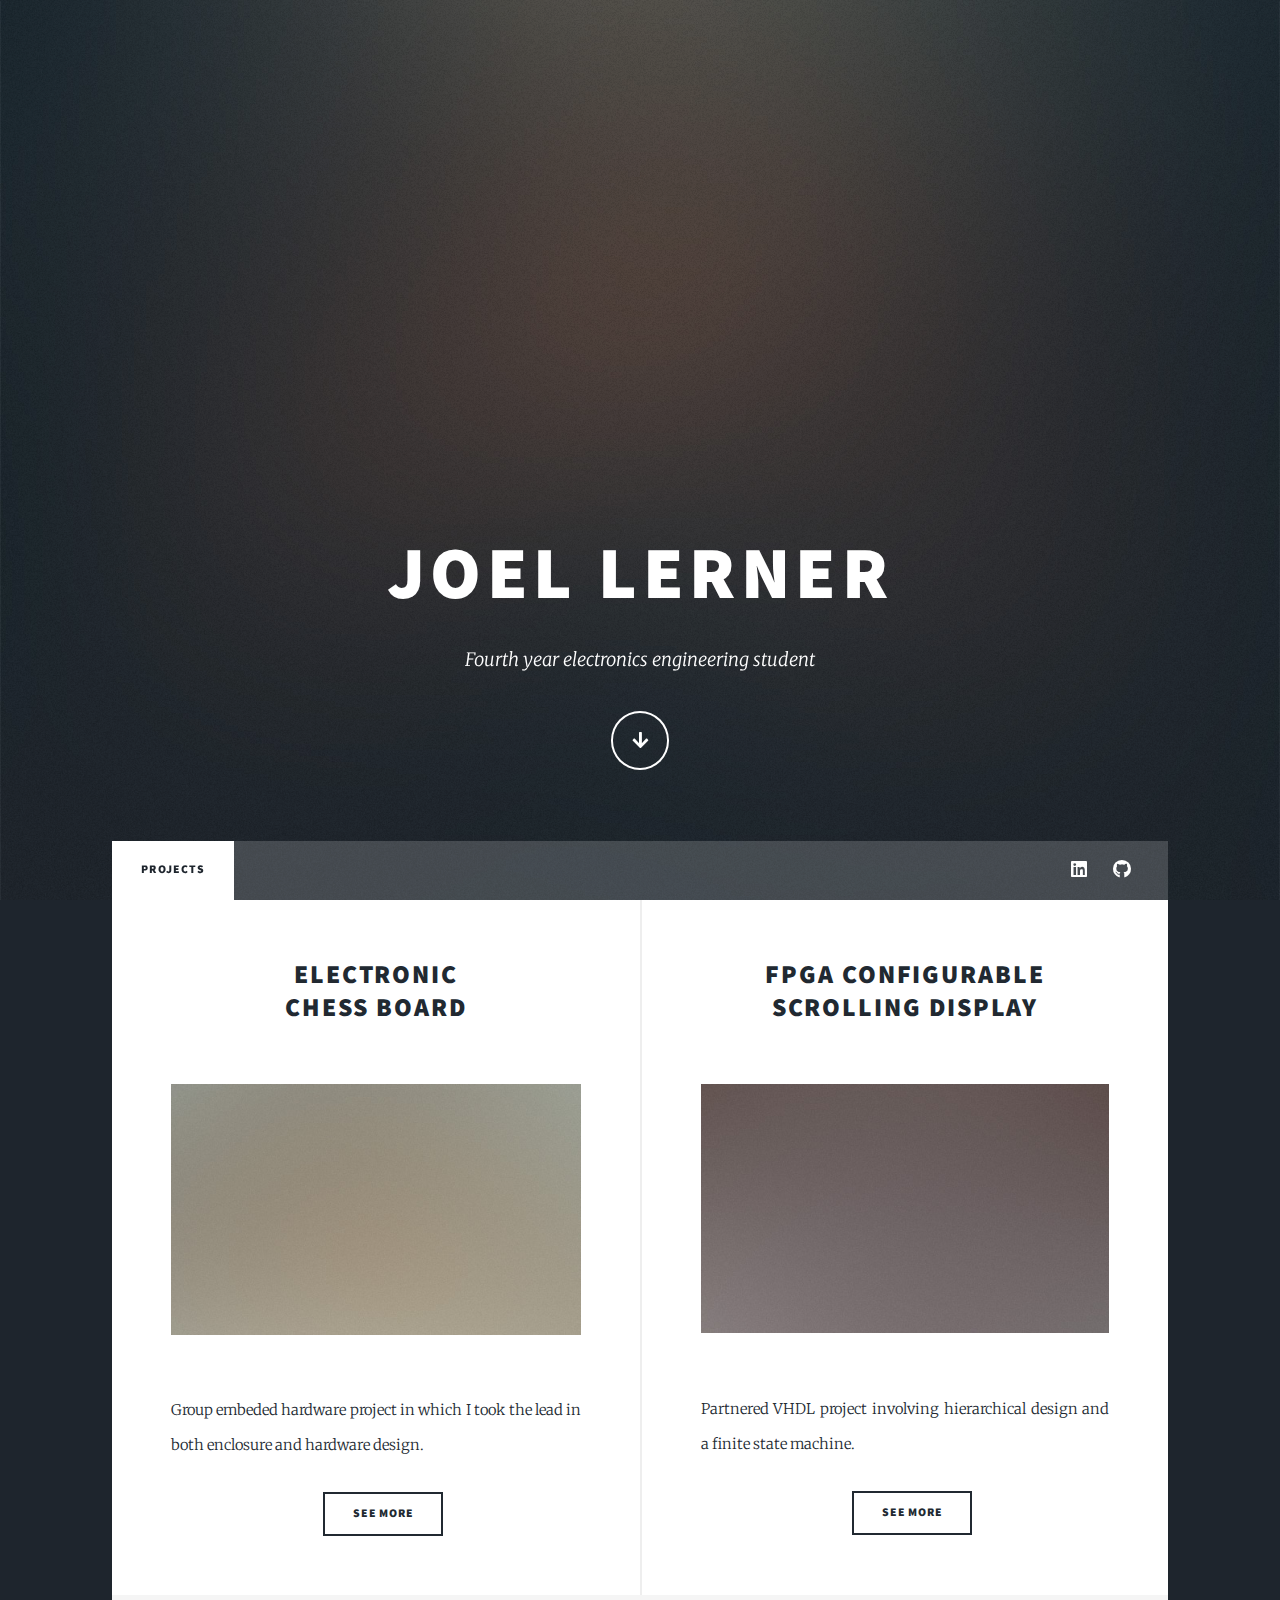
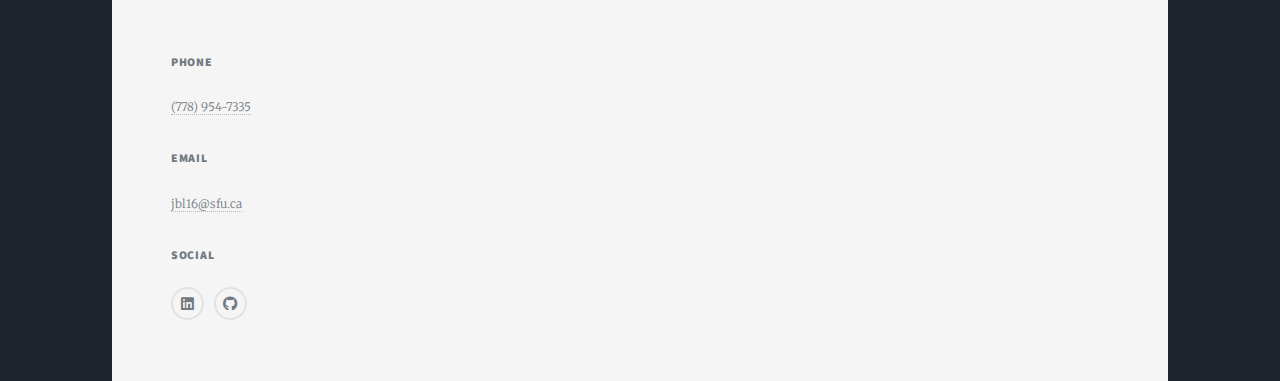
==== commit 7f292032: "Add files via upload" ====
--- a/index.html
+++ b/index.html
@@ -28,7 +28,7 @@
 
 				<!-- Header -->
 					<header id="header">
-						<a href="index.html" class="logo">Massively</a>
+					
 					</header>
 
 				<!-- Nav -->
@@ -37,11 +37,10 @@
 							<li class="active"><a href="index.html">Projects</a></li>
 
 						</ul>
-						<ul class="icons">
-							<li><a href="#" class="icon brands fa-twitter"><span class="label">Twitter</span></a></li>
-							<li><a href="#" class="icon brands fa-facebook-f"><span class="label">Facebook</span></a></li>
-							<li><a href="#" class="icon brands fa-instagram"><span class="label">Instagram</span></a></li>
-							<li><a href="#" class="icon brands fa-github"><span class="label">GitHub</span></a></li>
+					
+							<ul class="icons alt">
+								<li><a href="https://www.linkedin.com/in/joellerner-ee" class="icon brands alt fa-linkedin"><span class="label">linkedin</span></a></li>
+								<li><a href="https://github.com/cactuscontact" class="icon brands alt fa-github"><span class="label">GitHub</span></a></li>
 						</ul>
 					</nav>
 
@@ -55,25 +54,25 @@
 								<article>
 									<header>
 									
-										<h2><a href="#">Sed magna<br />
-										ipsum faucibus</a></h2>
+										<h2><a href="chess.html">Electronic<br />
+										Chess board</a></h2>
 									</header>
-									<a href="#" class="image fit"><img src="images/pic02.jpg" alt="" /></a>
-									<p>Donec eget ex magna. Interdum et malesuada fames ac ante ipsum primis in faucibus. Pellentesque venenatis dolor imperdiet dolor mattis sagittis magna etiam.</p>
-									<ul class="actions special">
-										<li><a href="#" class="button">Full Story</a></li>
+								    <a href="chess.html" class="image main"><img src="images/pic02.jpg" alt="" /></a>
+									<p>Group embeded hardware project in which I took the lead in both enclosure and hardware design.</p>
+									<ul class="links">
+										<a class="button" href="chess.html">see more</a>
 									</ul>
 								</article>
 								<article>
 									<header>
 									
-										<h2><a href="#">Primis eget<br />
-										imperdiet lorem</a></h2>
+										<h2><a href="fpga.html">FPGA configurable<br />
+										Scrolling display</a></h2>
 									</header>
-									<a href="#" class="image fit"><img src="images/pic03.jpg" alt="" /></a>
-									<p>Donec eget ex magna. Interdum et malesuada fames ac ante ipsum primis in faucibus. Pellentesque venenatis dolor imperdiet dolor mattis sagittis magna etiam.</p>
-									<ul class="actions special">
-										<li><a href="#" class="button">Full Story</a></li>
+									<a href="fpga.html" class="image main"><img src="images/pic03.jpg" alt="" /></a>
+									<p>Partnered VHDL project involving hierarchical design and a finite state machine.</p>
+									<ul class="links">
+										<a class="button" href="fpga.html">see more</a>
 									</ul>
 								</article>
 								
@@ -99,20 +98,15 @@
 							</section>
 							<section>
 								<h3>Social</h3>
-								<ul class="icons alt">
-									<li><a href="#" class="icon brands alt fa-twitter"><span class="label">Twitter</span></a></li>
-									<li><a href="#" class="icon brands alt fa-facebook-f"><span class="label">Facebook</span></a></li>
-									<li><a href="#" class="icon brands alt fa-instagram"><span class="label">Instagram</span></a></li>
-									<li><a href="#" class="icon brands alt fa-github"><span class="label">GitHub</span></a></li>
-								</ul>
+							<ul class="icons alt">
+								<li><a href="https://www.linkedin.com/in/joellerner-ee" class="icon brands alt fa-linkedin"><span class="label">linkedin</span></a></li>
+								<li><a href="https://github.com/cactuscontact" class="icon brands alt fa-github"><span class="label">GitHub</span></a></li>
+							</ul>
 							</section>
 						</section>
 					</footer>
 
-				<!-- Copyright -->
-					<div id="copyright">
-						<ul><li>&copy; Untitled</li><li>Design: <a href="https://html5up.net">HTML5 UP</a></li></ul>
-					</div>
+				<!-- 
 
 			</div>
 
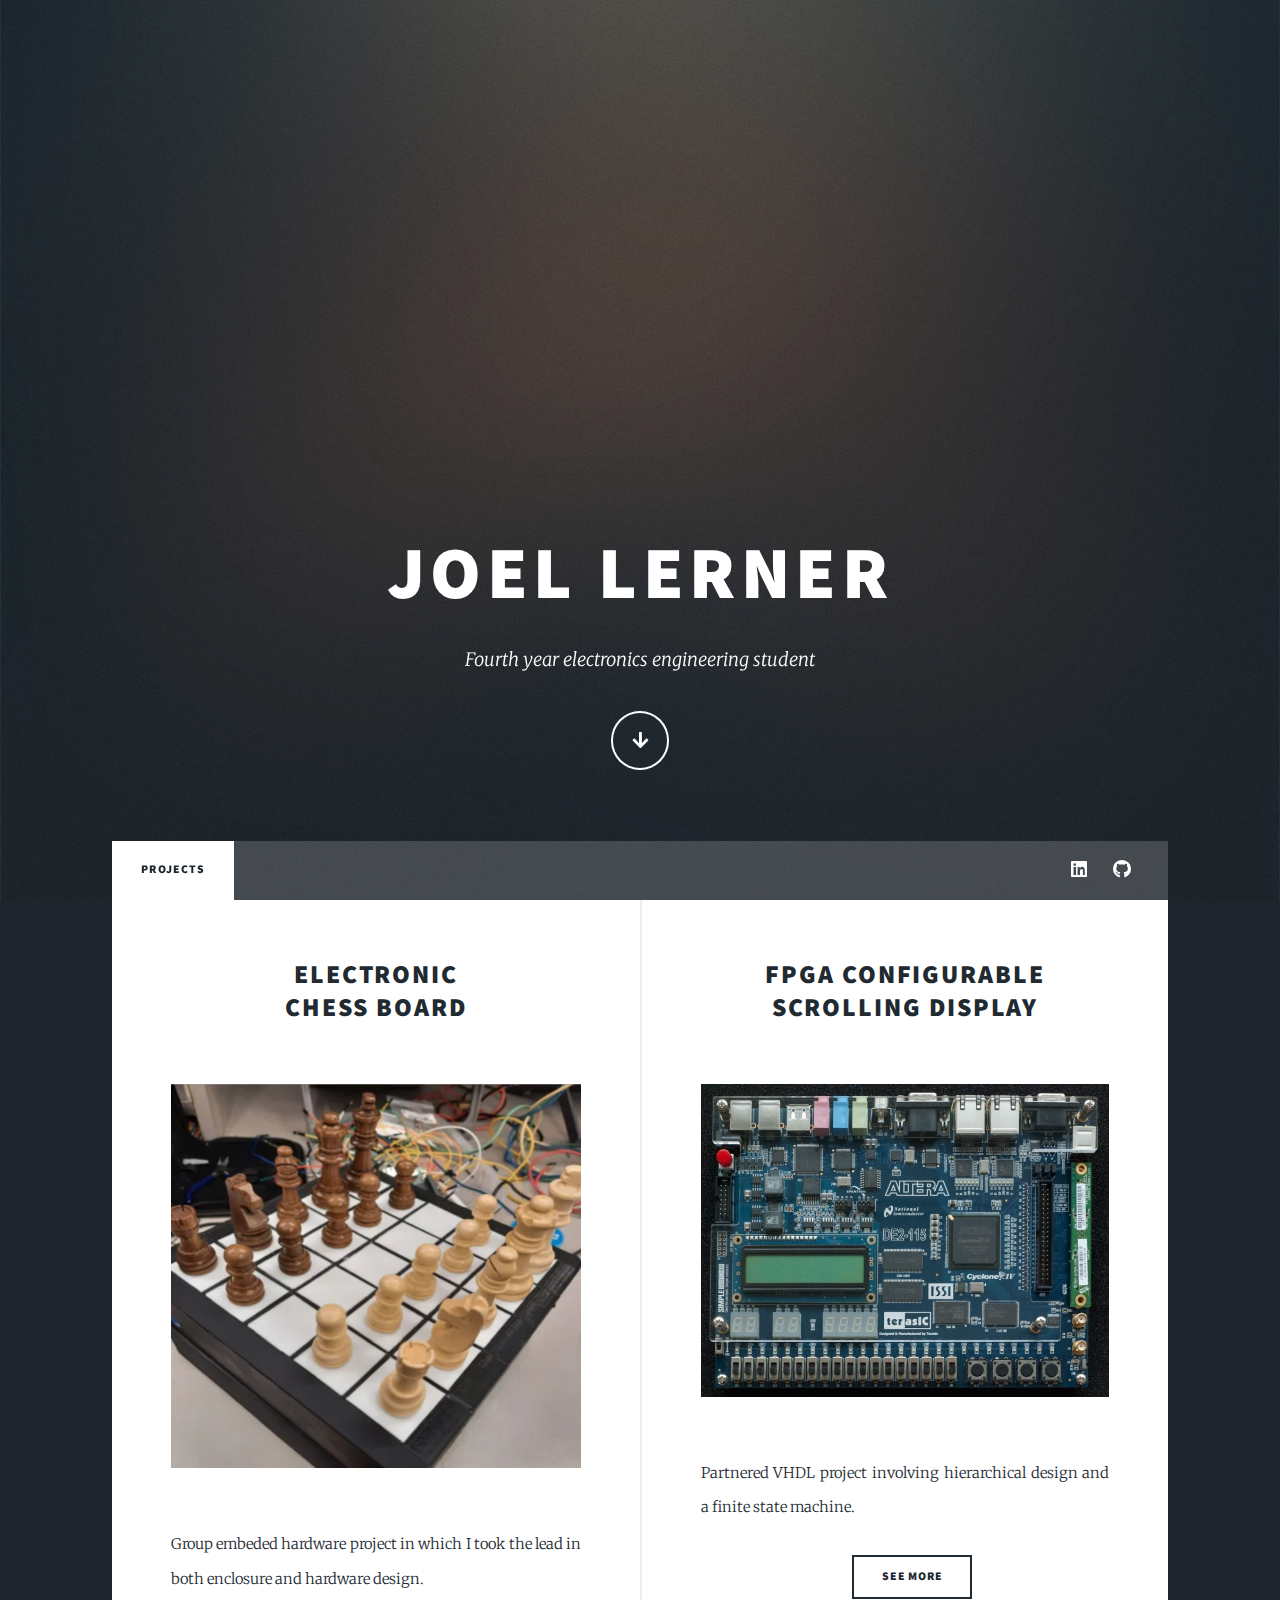
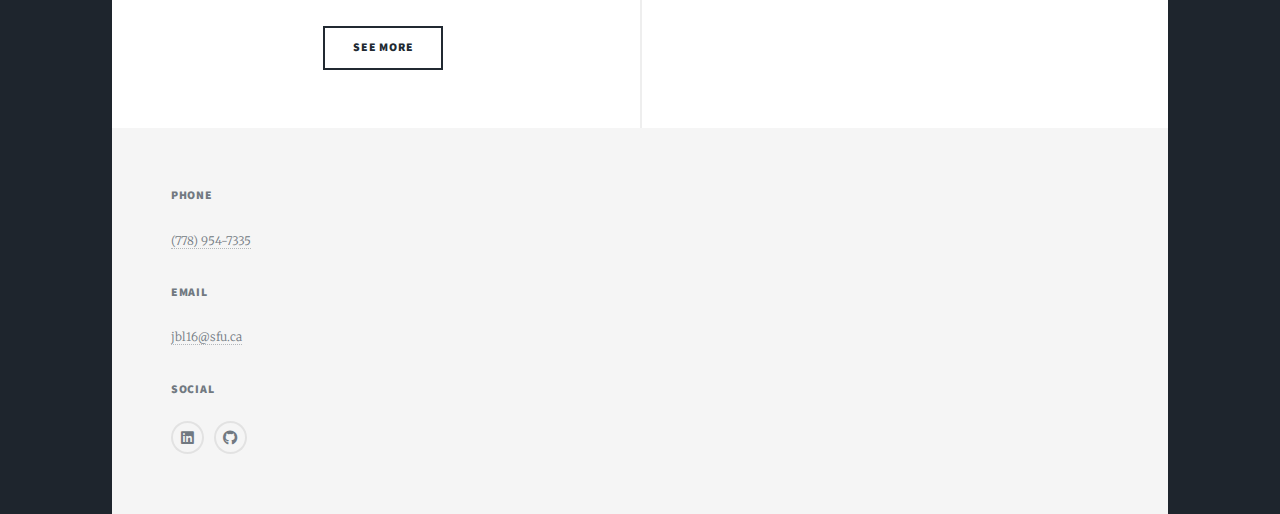
==== commit d234338e: "Add files via upload" ====
--- a/assets/css/main.css
+++ b/assets/css/main.css
@@ -1,10 +1,10 @@
 @import url(fontawesome-all.min.css);
 @import url("https://fonts.googleapis.com/css?family=Merriweather:300,700,300italic,700italic|Source+Sans+Pro:900");
 
-/*
-	Massively by HTML5 UP
-	html5up.net | @ajlkn
-	Free for personal and commercial use under the CCA 3.0 license (html5up.net/license)
+/*
+	Massively by HTML5 UP
+	html5up.net | @ajlkn
+	Free for personal and commercial use under the CCA 3.0 license (html5up.net/license)
 */
 
 html, body, div, span, applet, object,
@@ -2613,23 +2613,26 @@
 		}
 
 		.image.right {
-			float: right;
+			inline-start: right;
 			margin: 0 0 2rem 2rem;
 			top: 0.75rem;
 		}
 
 		.image.fit {
 			display: block;
-			margin: 2.5rem 0;
-			width: 100%;
-		}
-
+			justify-content: center;
+			align-items: center;
+			
+		}
 			.image.fit:first-child {
-				margin-top: 0;
+				max-width: 20%;
+				height: auto;
 			}
 
 			.image.fit img {
-				width: 100%;
+				max-width: 80%;
+
+				height: auto;
 			}
 
 		.image.main {
@@ -2639,7 +2642,7 @@
 		}
 
 			.image.main:first-child {
-				margin-top: 0;
+				margin-top: 10;
 			}
 
 			.image.main img {
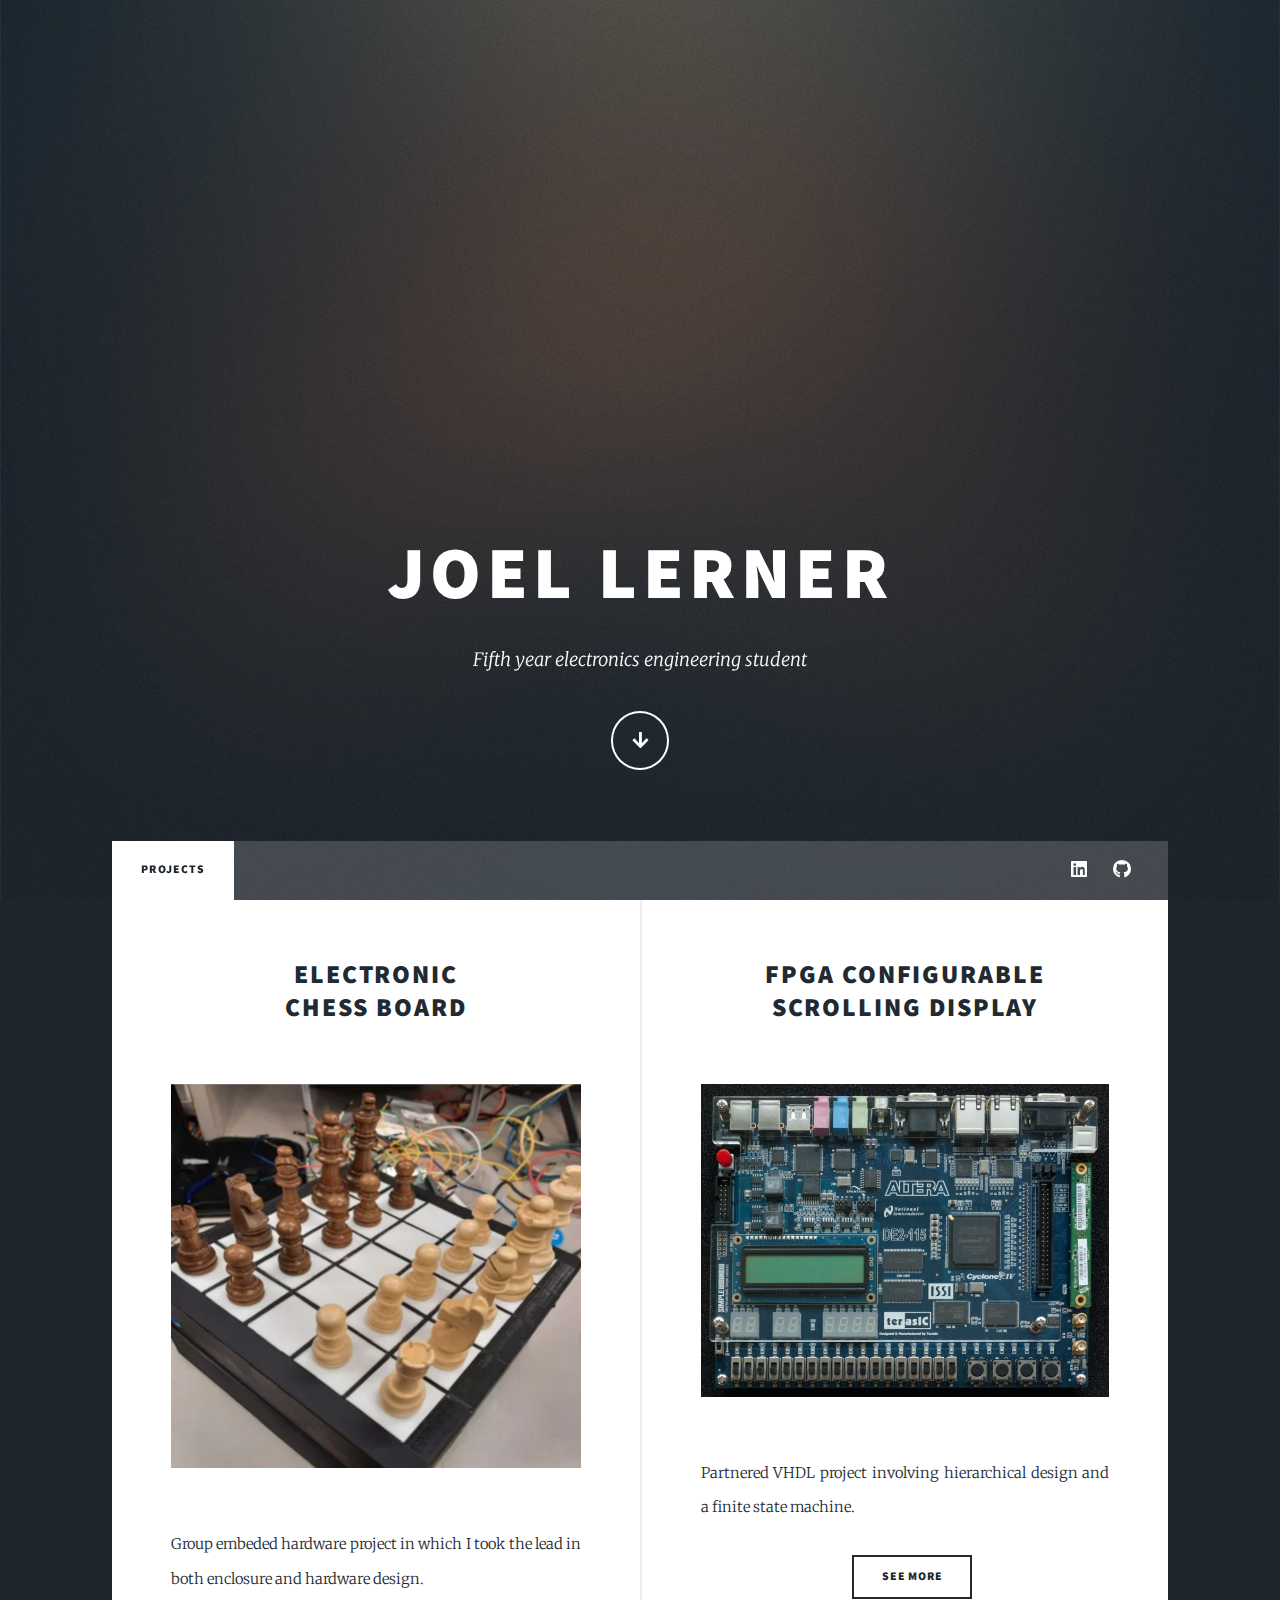
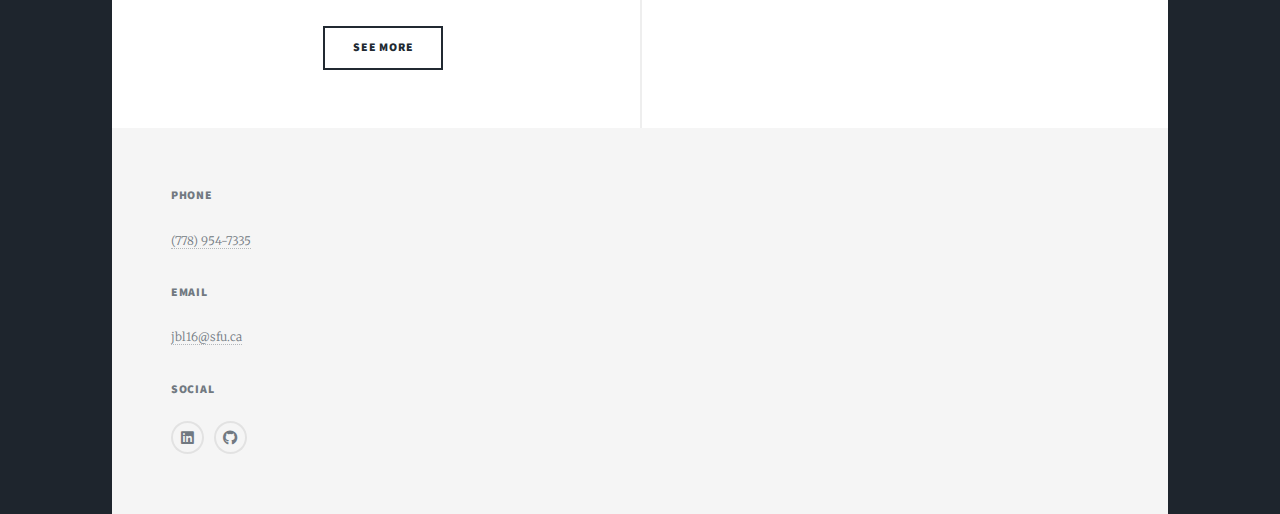
==== commit 8de070c2: "Update index.html" ====
--- a/index.html
+++ b/index.html
@@ -20,7 +20,7 @@
 				<!-- Intro -->
 					<div id="intro">
 						<h1>Joel Lerner</h1>
-						<p>Fourth year electronics engineering student</p>
+						<p>Fifth year electronics engineering student</p>
 						<ul class="actions">
 							<li><a href="#header" class="button icon solid solo fa-arrow-down scrolly">Continue</a></li>
 						</ul>
@@ -120,4 +120,4 @@
 			<script src="assets/js/main.js"></script>
 
 	</body>
-</html>+</html>
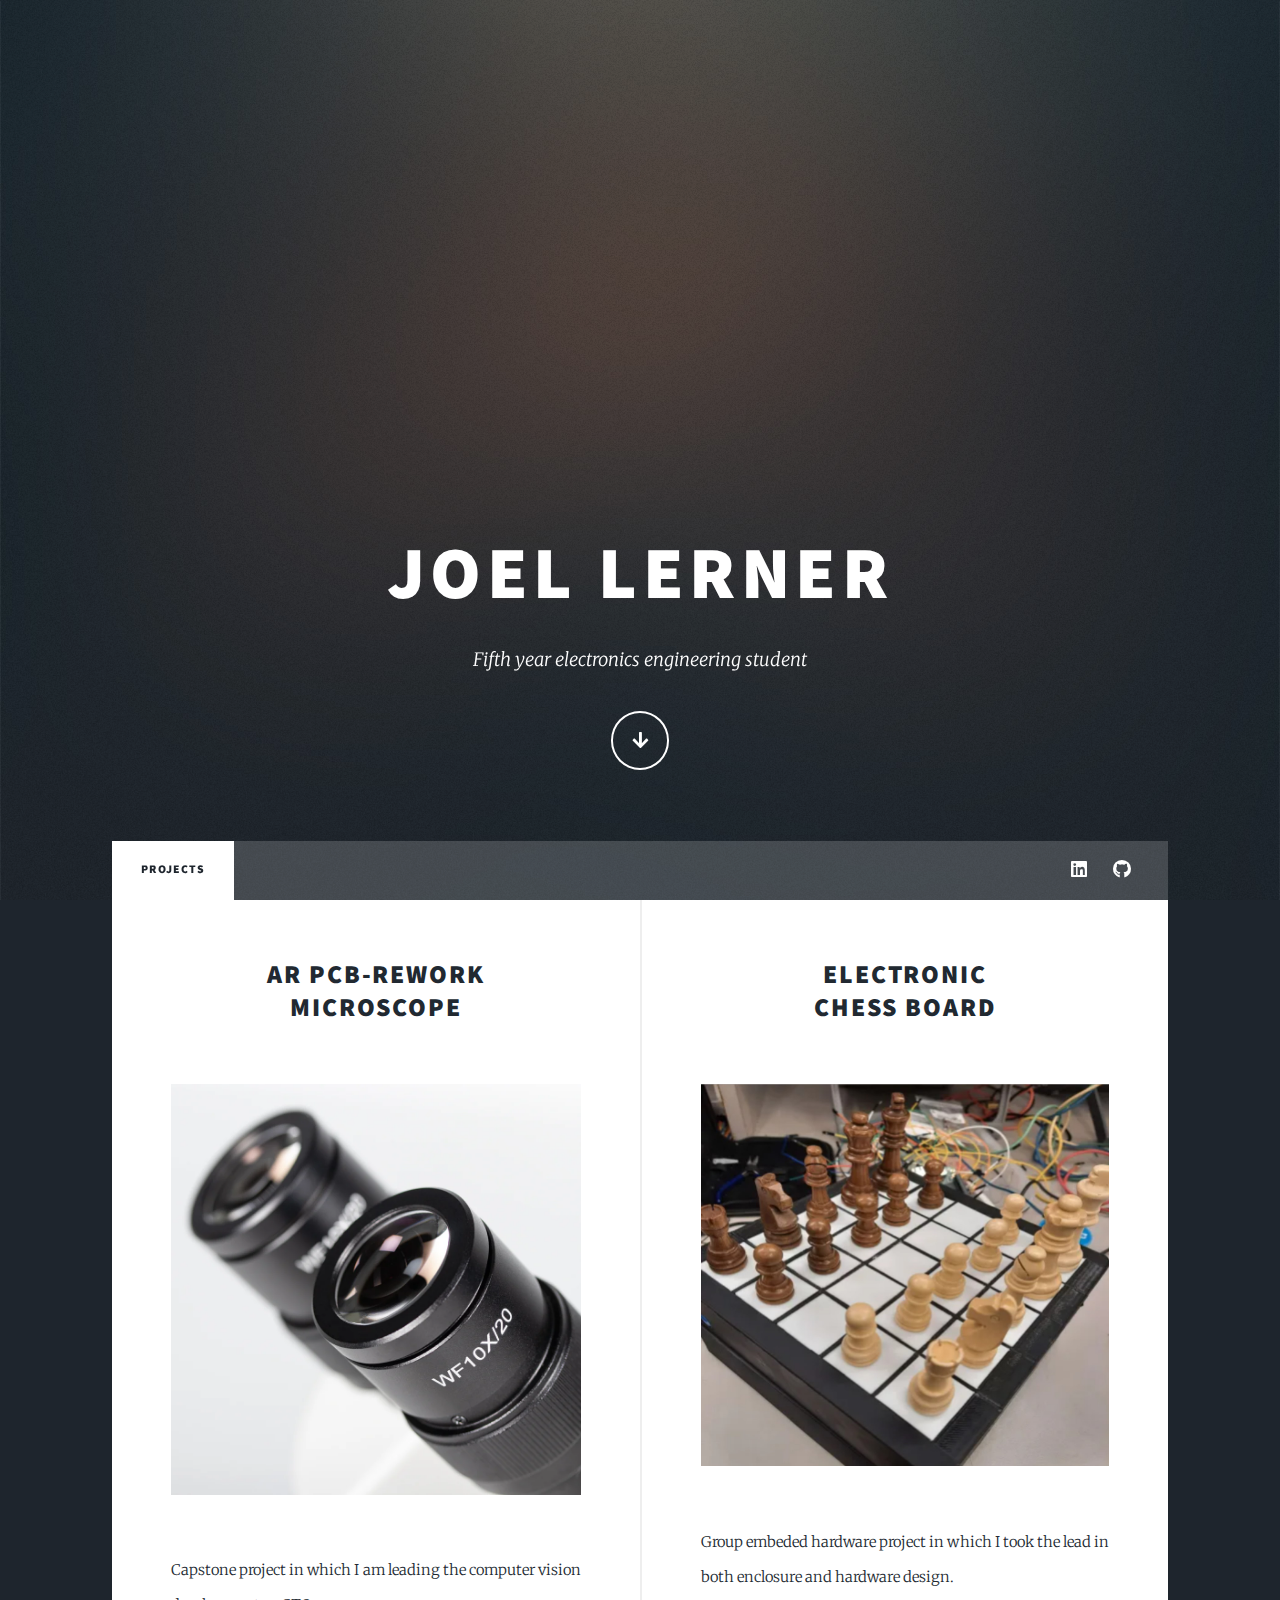
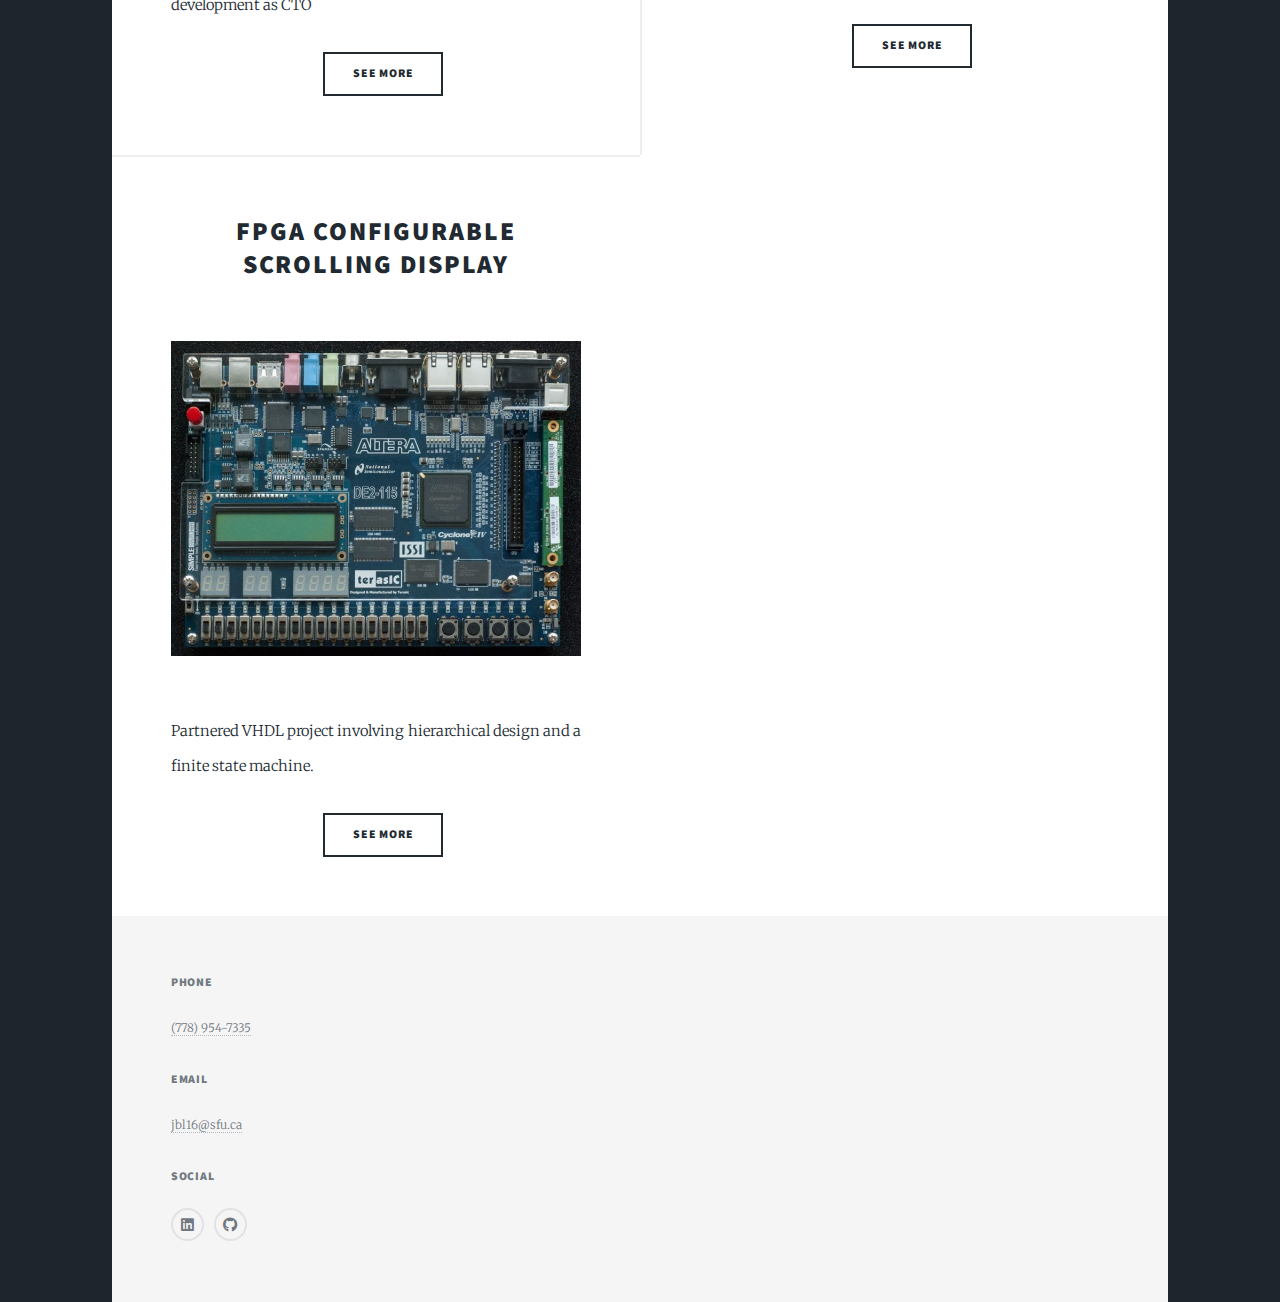
==== commit ddad2825: "Update index.html" ====
--- a/index.html
+++ b/index.html
@@ -1,9 +1,4 @@
 <!DOCTYPE HTML>
-<!--
-	Massively by HTML5 UP
-	html5up.net | @ajlkn
-	Free for personal and commercial use under the CCA 3.0 license (html5up.net/license)
--->
 <html>
 	<head>
 		<title>Massively by HTML5 UP</title>
@@ -51,6 +46,17 @@
 
 						<!-- Posts -->
 							<section class="posts">
+								<article>
+									<header>
+										<h2><a href="microscope.html">AR PCB-rework<br />
+										microscope</a></h2>
+									</header>
+								    <a href="microscope.html" class="image main"><img src="images/microscope_coverImage.webp" alt="" /></a>
+									<p>Capstone project in which I am leading the computer vision development as CTO</p>
+									<ul class="links">
+										<a class="button" href="microscope.html">see more</a>
+									</ul>
+								</article>
 								<article>
 									<header>
 									
